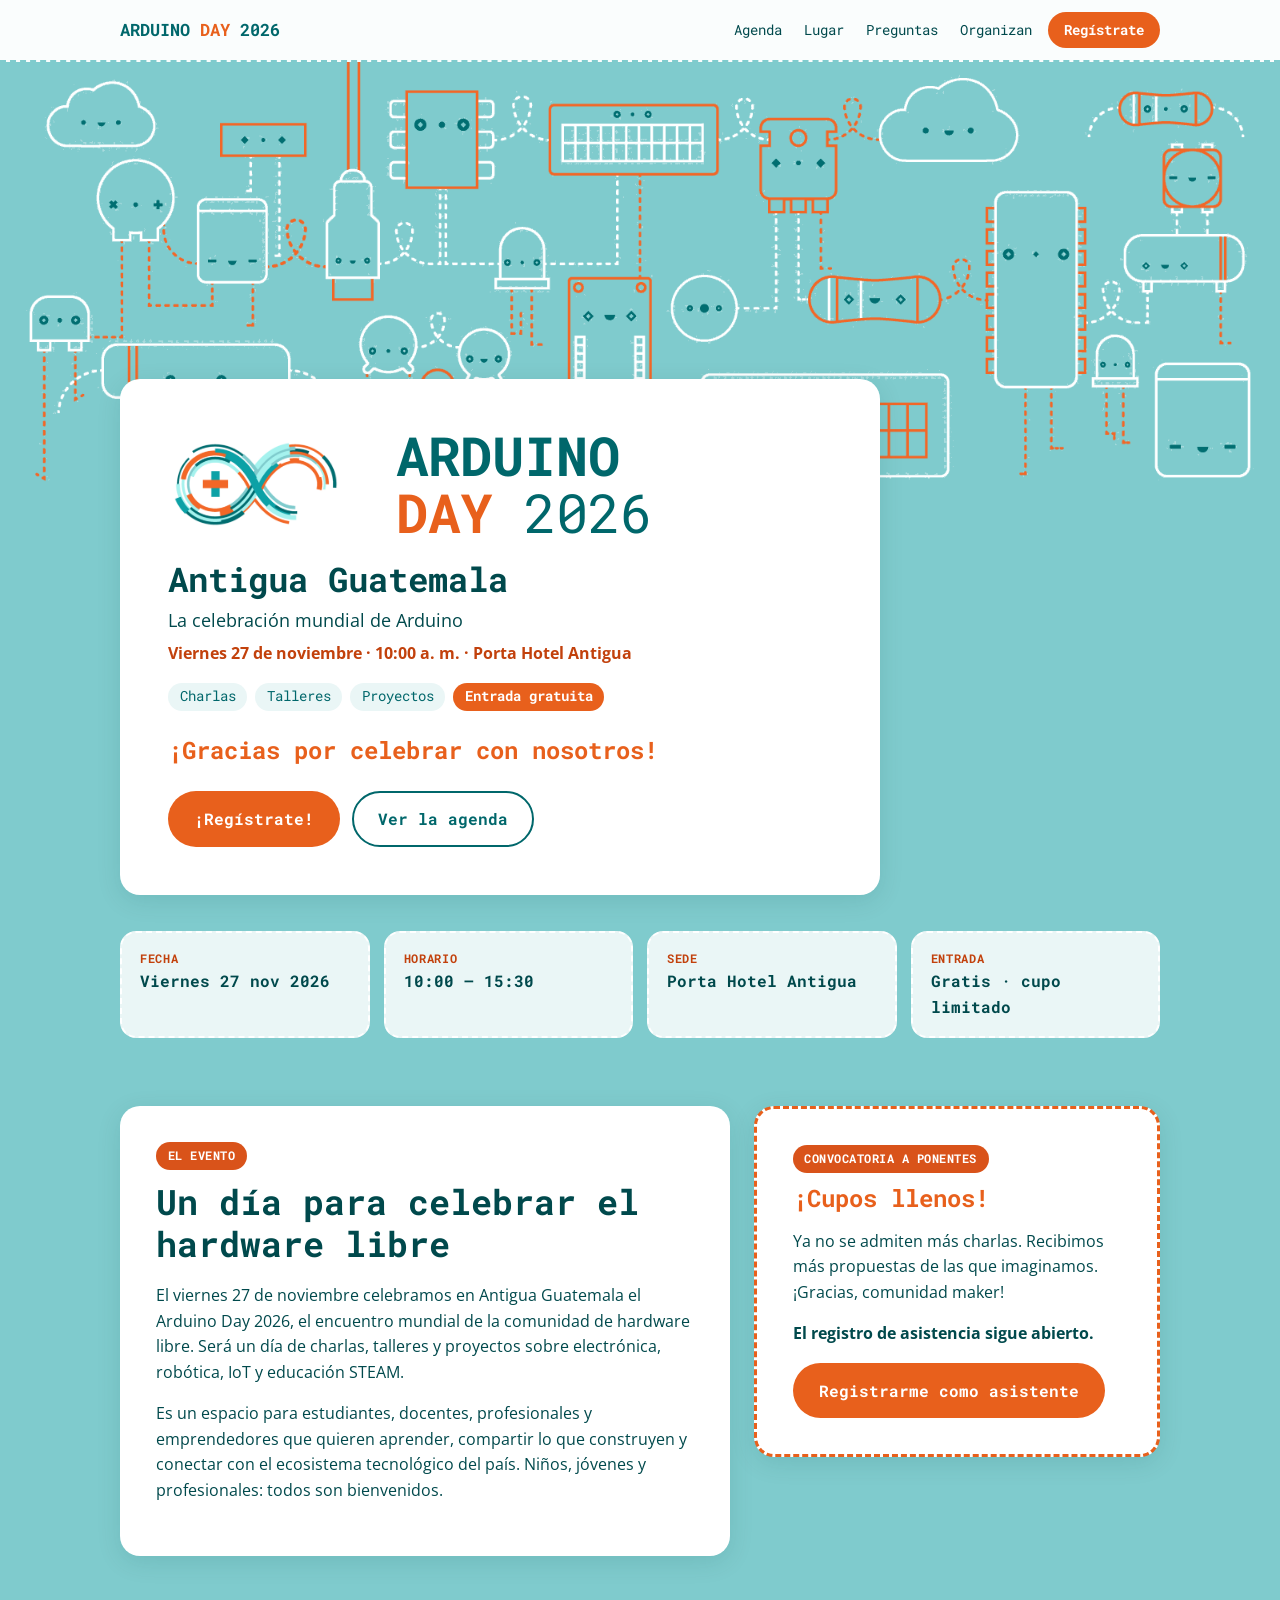
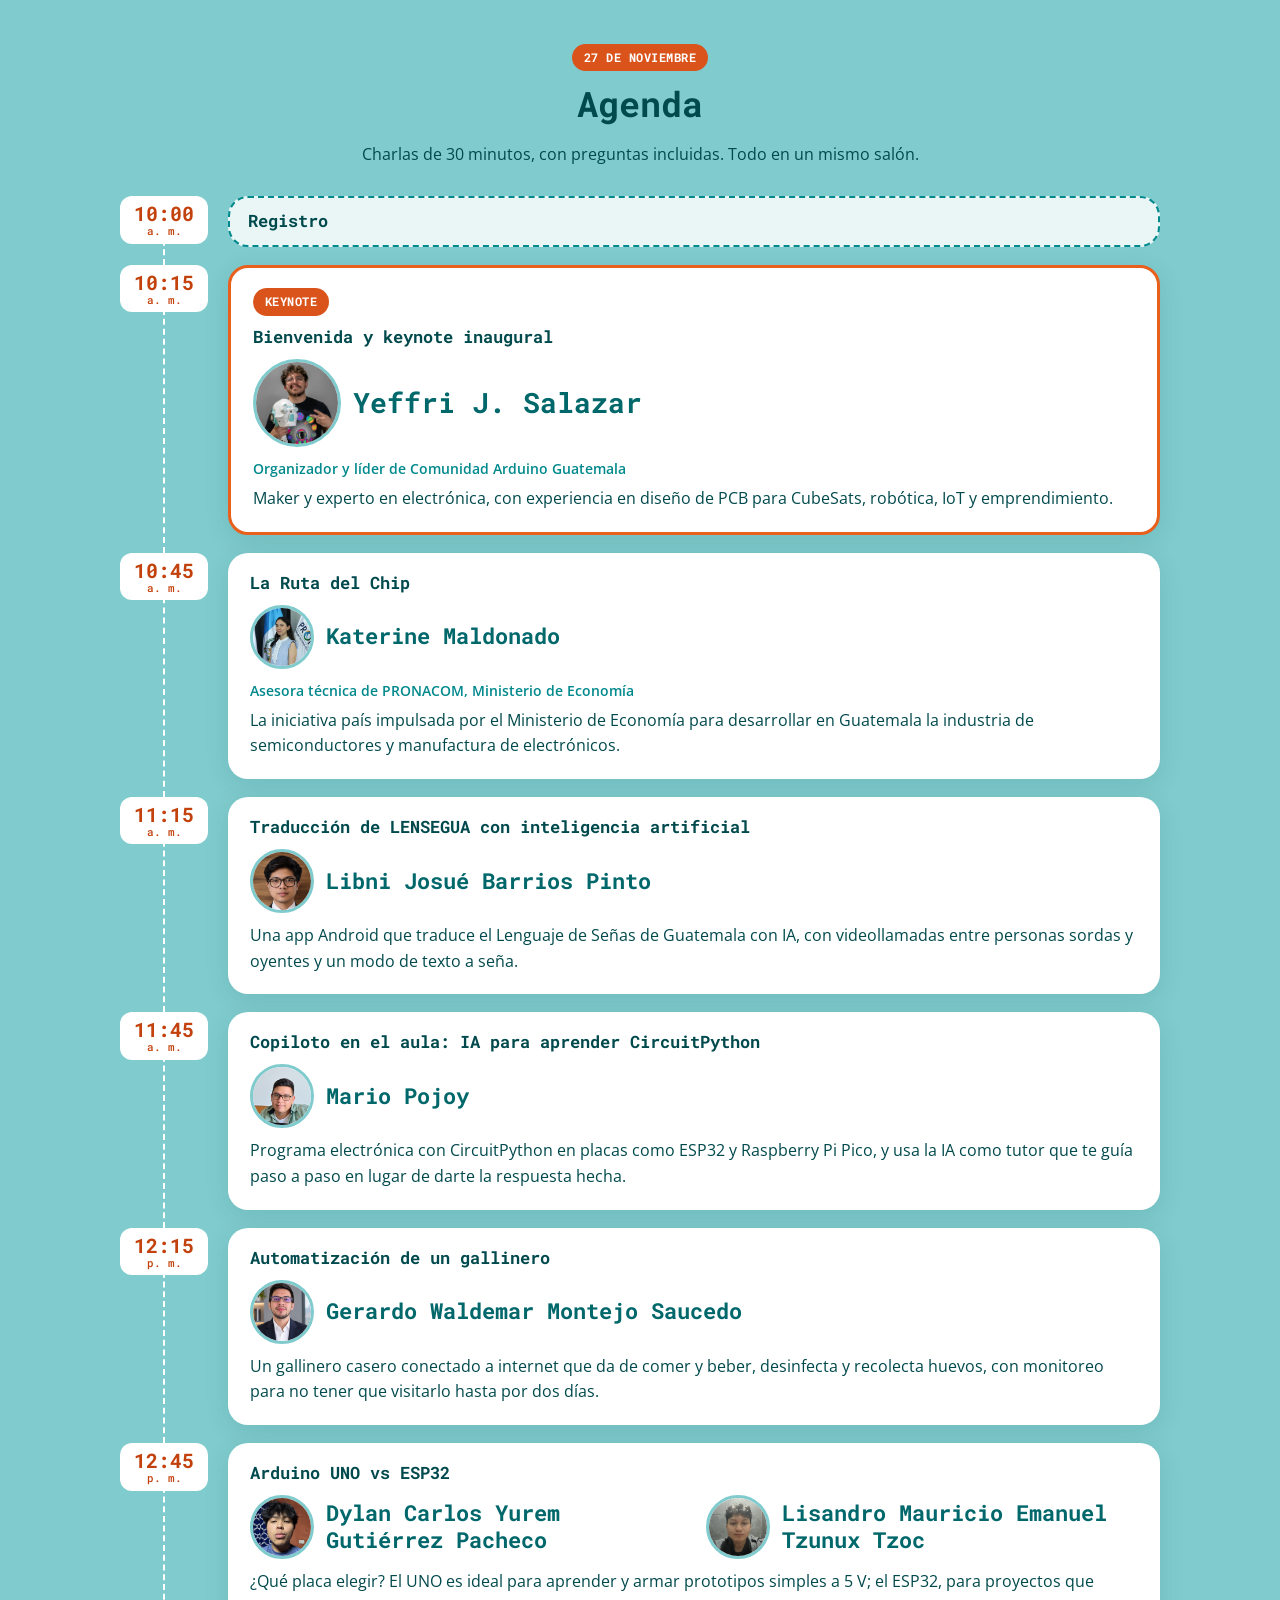
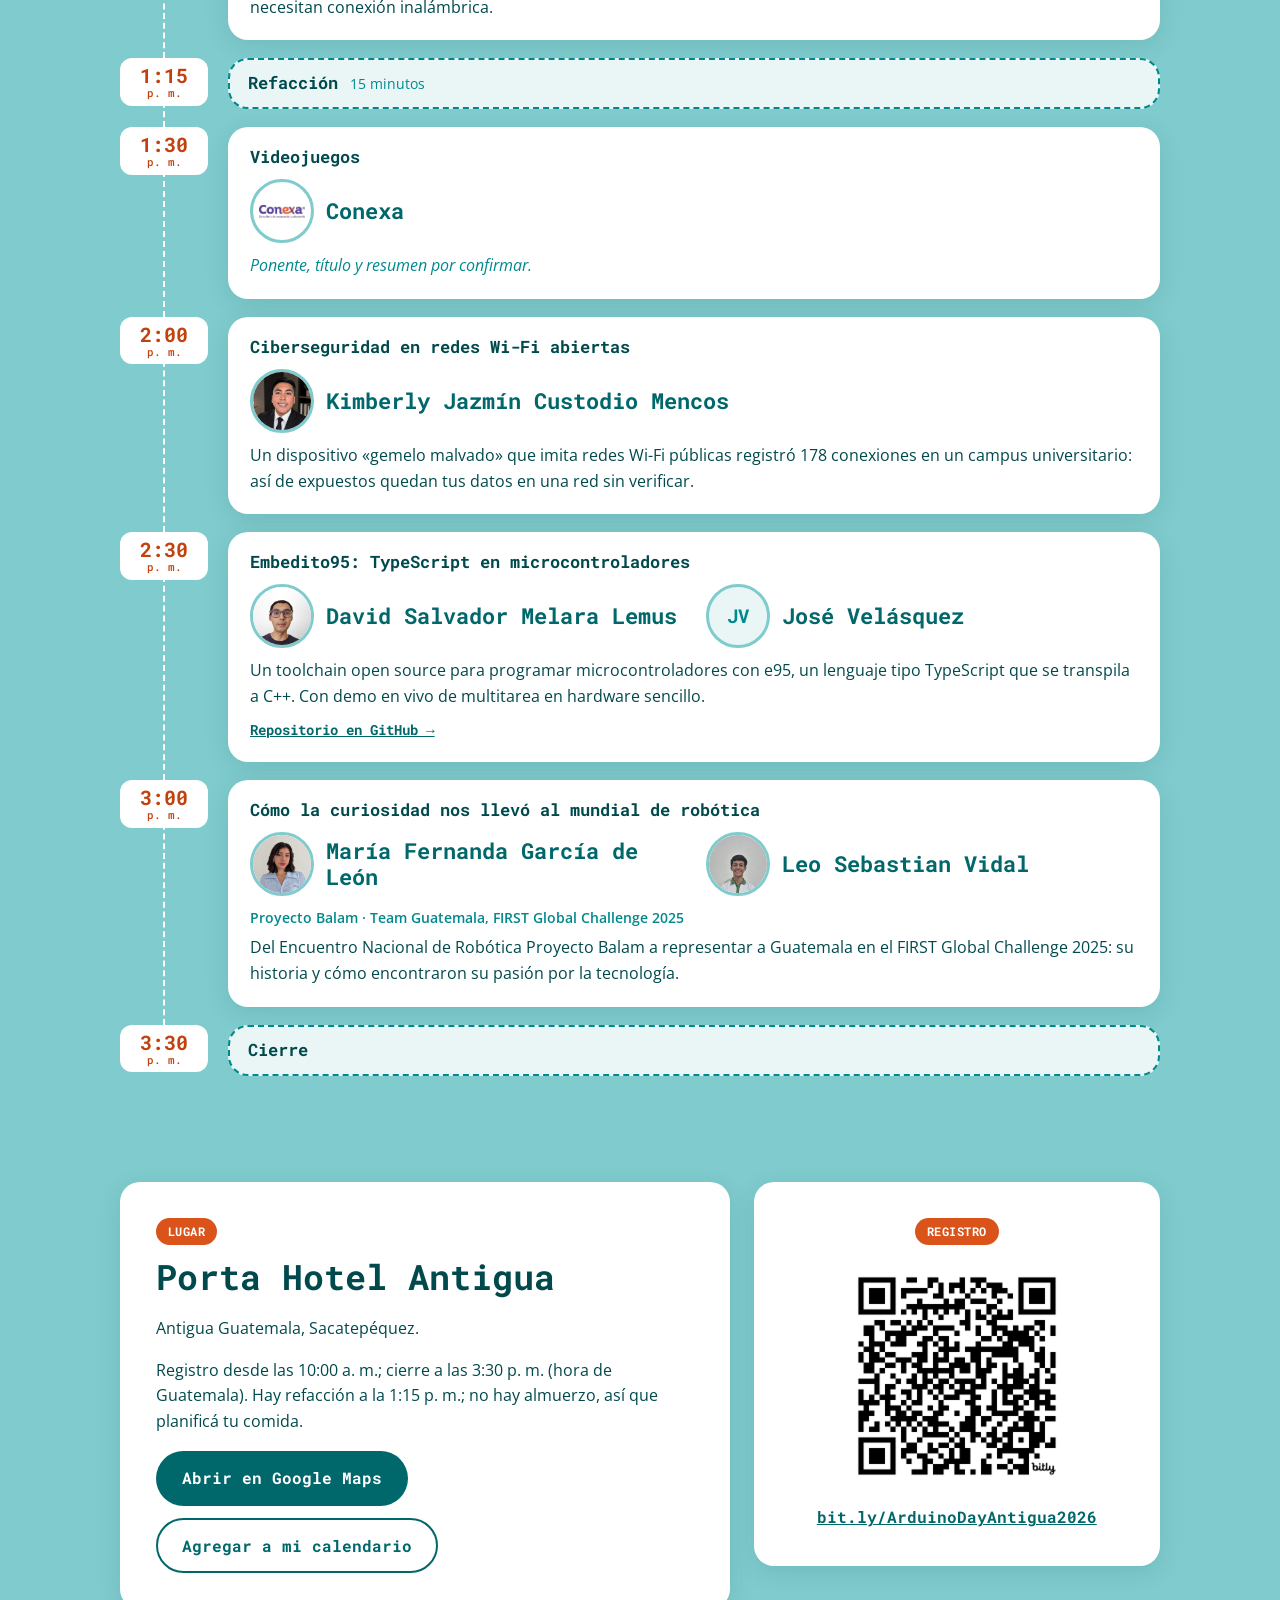
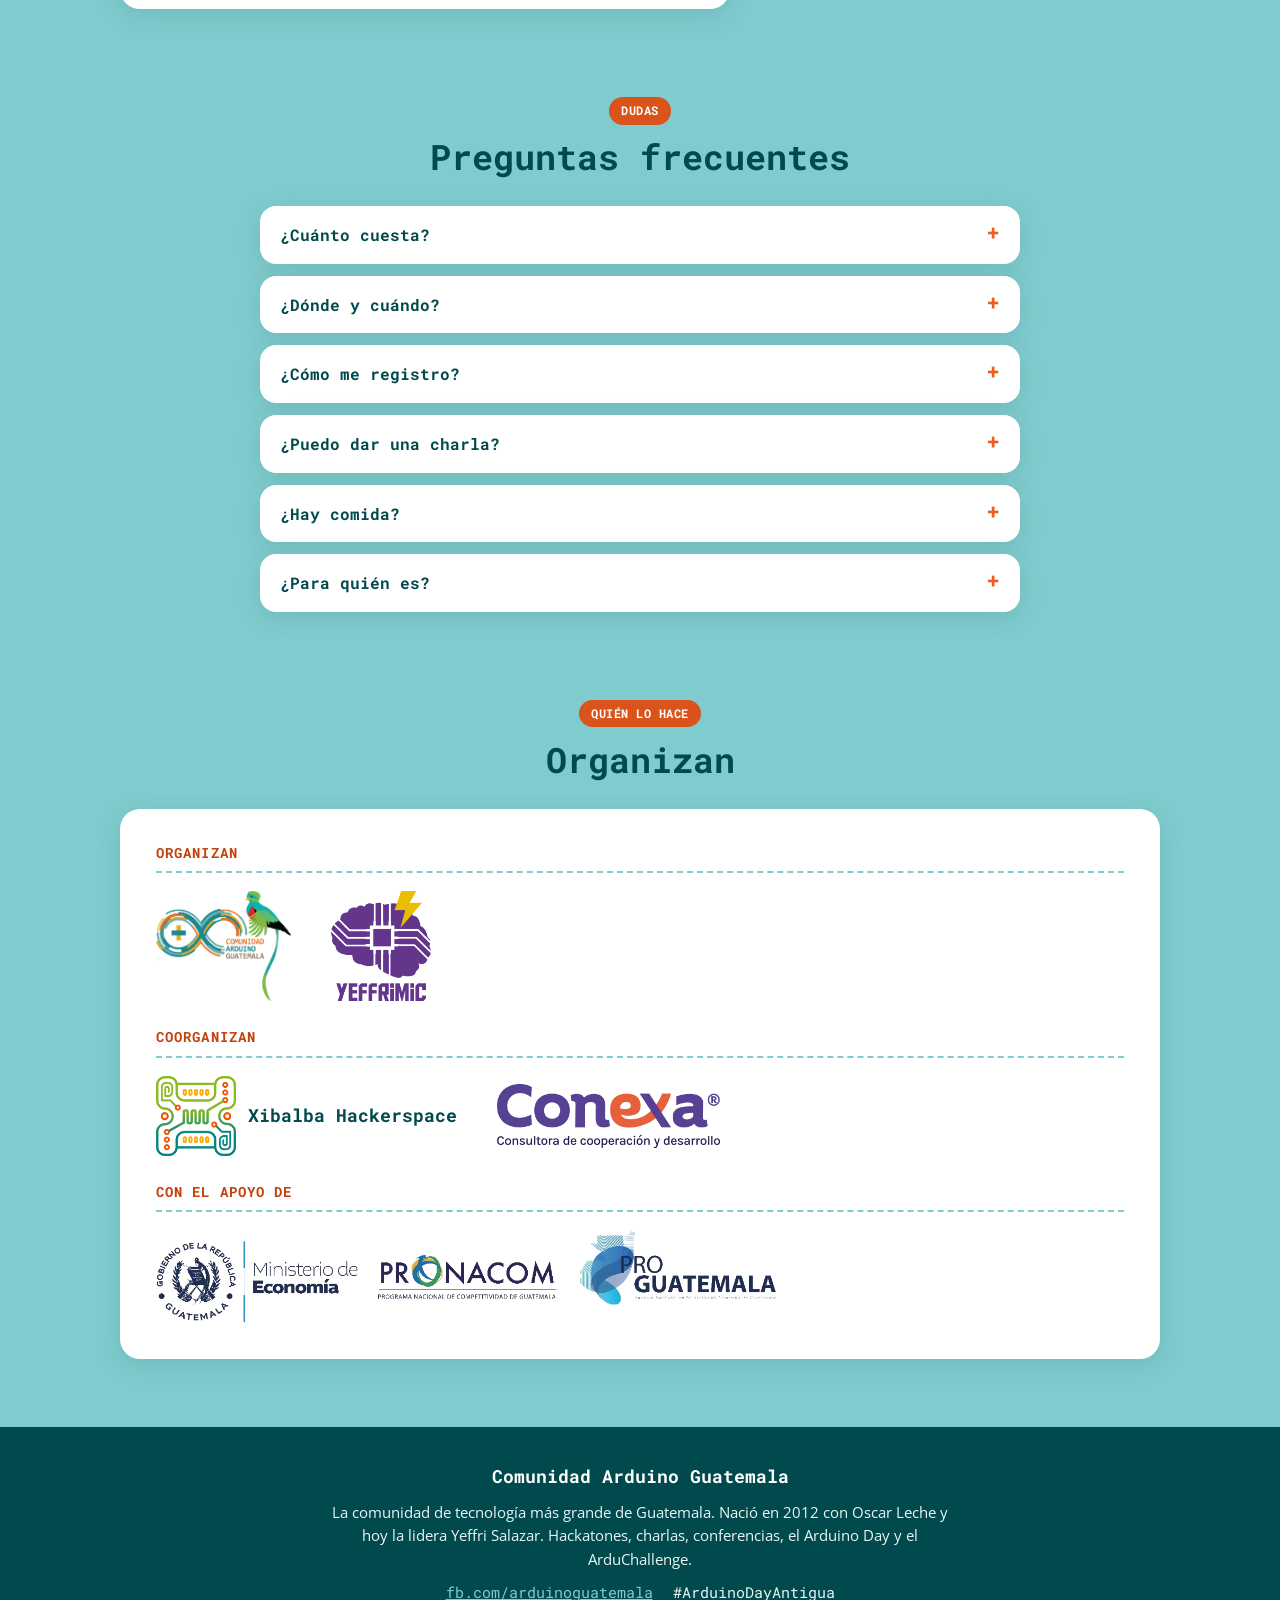
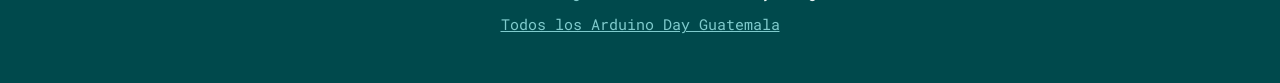
==== 2026-antigua/index.html @ 245bb6b6 "Convierte el repo en Arduino Day Guatemala con una carpeta por edición - Portada general en la raíz " ====
<!DOCTYPE html>
<html lang="es">
<head>
<meta charset="UTF-8">
<meta name="viewport" content="width=device-width, initial-scale=1.0">
<title>Arduino Day 2026 · Antigua Guatemala</title>
<meta name="description" content="Arduino Day 2026 en Antigua Guatemala: viernes 27 de noviembre en Porta Hotel Antigua. Charlas, talleres y proyectos de hardware libre. Entrada gratuita, cupo limitado.">
<meta name="author" content="Comunidad Arduino Guatemala">
<meta property="og:title" content="Arduino Day 2026 · Antigua Guatemala">
<meta property="og:description" content="Viernes 27 de noviembre · 10:00 a. m. · Porta Hotel Antigua · Entrada gratuita">
<meta property="og:type" content="website">
<meta property="og:image" content="https://yeffrimic.github.io/ArduinoDay2026/2026-antigua/img/og.jpg">
<meta property="og:image:width" content="1200">
<meta property="og:image:height" content="630">
<meta name="twitter:card" content="summary_large_image">
<meta name="theme-color" content="#7FCBCD">
<link rel="icon" type="image/png" href="logos/infinito-ad.png">
<link rel="preconnect" href="https://fonts.googleapis.com">
<link rel="preconnect" href="https://fonts.gstatic.com" crossorigin>
<link href="https://fonts.googleapis.com/css2?family=Open+Sans:wght@400;600;700&family=Roboto+Mono:wght@400;500;700&display=swap" rel="stylesheet">
<link rel="stylesheet" href="css/estilos.css">
</head>
<body>

<nav class="nav">
  <div class="wrap nav-in">
    <a class="nav-logo" href="#inicio"><b>ARDUINO</b> <span>DAY</span> 2026</a>
    <div class="nav-links">
      <a href="#agenda">Agenda</a>
      <a href="#lugar">Lugar</a>
      <a href="#faq">Preguntas</a>
      <a href="#organizan">Organizan</a>
    </div>
    <a class="pill-btn" href="https://bit.ly/ArduinoDayAntigua2026" target="_blank" rel="noopener">Regístrate</a>
  </div>
</nav>

<header class="hero" id="inicio">
  <img class="franja" src="img/franja.png" alt="" width="1600" height="540">
  <div class="wrap">
    <div class="hero-card">
      <div class="marca">
        <img src="img/infinito.png" alt="" width="480" height="229">
        <div class="marca-txt">
          <span class="m-arduino">ARDUINO</span>
          <span><span class="m-day">DAY</span> <span class="m-anio">2026</span></span>
        </div>
      </div>
      <h1>Antigua Guatemala</h1>
      <p class="lema">La celebración mundial de Arduino</p>
      <p class="cuando">Viernes 27 de noviembre · 10:00 a. m. · Porta Hotel Antigua</p>
      <p class="chips"><span>Charlas</span><span>Talleres</span><span>Proyectos</span><span class="naranja">Entrada gratuita</span></p>
      <div class="cuenta" id="cuenta" aria-live="polite" hidden></div>
      <div class="hero-btns">
        <a class="btn btn-naranja" href="https://bit.ly/ArduinoDayAntigua2026" target="_blank" rel="noopener">¡Regístrate!</a>
        <a class="btn btn-borde" href="#agenda">Ver la agenda</a>
      </div>
    </div>
  </div>
</header>

<main>

<section class="datos-sec">
  <div class="wrap datos">
    <div class="dato"><span class="lbl">Fecha</span><span class="val">Viernes 27 nov 2026</span></div>
    <div class="dato"><span class="lbl">Horario</span><span class="val">10:00 – 15:30</span></div>
    <div class="dato"><span class="lbl">Sede</span><span class="val">Porta Hotel Antigua</span></div>
    <div class="dato"><span class="lbl">Entrada</span><span class="val">Gratis · cupo limitado</span></div>
  </div>
</section>

<section id="evento">
  <div class="wrap dos-col">
    <div class="tarjeta">
      <span class="pastilla">El evento</span>
      <h2>Un día para celebrar el hardware libre</h2>
      <p>El viernes 27 de noviembre celebramos en Antigua Guatemala el Arduino Day 2026, el encuentro mundial de la comunidad de hardware libre. Será un día de charlas, talleres y proyectos sobre electrónica, robótica, IoT y educación STEAM.</p>
      <p>Es un espacio para estudiantes, docentes, profesionales y emprendedores que quieren aprender, compartir lo que construyen y conectar con el ecosistema tecnológico del país. Niños, jóvenes y profesionales: todos son bienvenidos.</p>
    </div>
    <div class="tarjeta aviso">
      <span class="pastilla">Convocatoria a ponentes</span>
      <h3>¡Cupos llenos!</h3>
      <p>Ya no se admiten más charlas. Recibimos más propuestas de las que imaginamos. ¡Gracias, comunidad maker!</p>
      <p class="fuerte">El registro de asistencia sigue abierto.</p>
      <a class="btn btn-naranja" href="https://bit.ly/ArduinoDayAntigua2026" target="_blank" rel="noopener">Registrarme como asistente</a>
    </div>
  </div>
</section>

<section id="agenda">
  <div class="wrap">
    <div class="titulo">
      <span class="pastilla">27 de noviembre</span>
      <h2>Agenda</h2>
      <p>Charlas de 30 minutos, con preguntas incluidas. Todo en un mismo salón.</p>
    </div>
    <ol class="agenda" id="agenda-lista"></ol>
  </div>
</section>

<section id="lugar">
  <div class="wrap dos-col">
    <div class="tarjeta">
      <span class="pastilla">Lugar</span>
      <h2>Porta Hotel Antigua</h2>
      <p>Antigua Guatemala, Sacatepéquez.</p>
      <p>Registro desde las 10:00 a. m.; cierre a las 3:30 p. m. (hora de Guatemala). Hay refacción a la 1:15 p. m.; no hay almuerzo, así que planificá tu comida.</p>
      <div class="fila-btns">
        <a class="btn btn-verde" href="https://www.google.com/maps/search/?api=1&amp;query=Porta+Hotel+Antigua" target="_blank" rel="noopener">Abrir en Google Maps</a>
        <a class="btn btn-borde" href="https://calendar.google.com/calendar/render?action=TEMPLATE&amp;text=Arduino+Day+2026+%C2%B7+Antigua+Guatemala&amp;dates=20261127T160000Z/20261127T213000Z&amp;location=Porta+Hotel+Antigua,+Antigua+Guatemala&amp;details=Charlas,+talleres+y+proyectos+de+hardware+libre.+Registro:+https://bit.ly/ArduinoDayAntigua2026" target="_blank" rel="noopener">Agregar a mi calendario</a>
      </div>
    </div>
    <div class="tarjeta qr">
      <span class="pastilla">Registro</span>
      <img src="logos/qr-registro.png" alt="Código QR del registro: bit.ly/ArduinoDayAntigua2026" width="600" height="600" loading="lazy">
      <p><a href="https://bit.ly/ArduinoDayAntigua2026" target="_blank" rel="noopener">bit.ly/ArduinoDayAntigua2026</a></p>
    </div>
  </div>
</section>

<section id="faq">
  <div class="wrap">
    <div class="titulo"><span class="pastilla">Dudas</span><h2>Preguntas frecuentes</h2></div>
    <div class="faq">
      <details><summary>¿Cuánto cuesta?</summary><p>Es gratis, con cupo limitado.</p></details>
      <details><summary>¿Dónde y cuándo?</summary><p>En Porta Hotel Antigua, el viernes 27 de noviembre de 2026, de 10:00 a. m. a 3:30 p. m.</p></details>
      <details><summary>¿Cómo me registro?</summary><p>En <a href="https://bit.ly/ArduinoDayAntigua2026" target="_blank" rel="noopener">bit.ly/ArduinoDayAntigua2026</a>.</p></details>
      <details><summary>¿Puedo dar una charla?</summary><p>No, la convocatoria está cerrada por cupos llenos. ¡Te esperamos en la próxima edición!</p></details>
      <details><summary>¿Hay comida?</summary><p>Hay una refacción a la 1:15 p. m.; no hay almuerzo.</p></details>
      <details><summary>¿Para quién es?</summary><p>Para niños, jóvenes y profesionales: estudiantes, docentes, emprendedores y makers. No necesitás saber de electrónica para venir.</p></details>
    </div>
  </div>
</section>

<section id="organizan">
  <div class="wrap">
    <div class="titulo"><span class="pastilla">Quién lo hace</span><h2>Organizan</h2></div>
    <div class="tarjeta logos-bloque">
      <div class="grupo">
        <h3>Organizan</h3>
        <div class="logos">
          <img src="logos/comunidad-arduino-guatemala.png" alt="Comunidad Arduino Guatemala" class="l-alto" loading="lazy">
          <img src="logos/yeffrimic.png" alt="yeffrimic" class="l-alto" loading="lazy">
        </div>
      </div>
      <div class="grupo">
        <h3>Coorganizan</h3>
        <div class="logos">
          <span class="xibalba"><img src="logos/xibalba-icono.png" alt="" loading="lazy"><span>Xibalba Hackerspace</span></span>
          <img src="logos/conexa.png" alt="Conexa" class="l-ancho" loading="lazy">
        </div>
      </div>
      <div class="grupo">
        <h3>Con el apoyo de</h3>
        <div class="logos">
          <img src="logos/apoyo-mineco-pronacom-proguatemala.png" alt="Ministerio de Economía (MINECO), PRONACOM y ProGuatemala" class="l-tira" loading="lazy">
        </div>
      </div>
    </div>
  </div>
</section>

</main>

<footer class="pie">
  <div class="wrap">
    <p class="pie-marca">Comunidad Arduino Guatemala</p>
    <p>La comunidad de tecnología más grande de Guatemala. Nació en 2012 con Oscar Leche y hoy la lidera Yeffri Salazar. Hackatones, charlas, conferencias, el Arduino Day y el ArduChallenge.</p>
    <p class="pie-links">
      <a href="https://fb.com/arduinoguatemala" target="_blank" rel="noopener">fb.com/arduinoguatemala</a>
      <span>#ArduinoDayAntigua</span>
      <a href="../">Todos los Arduino Day Guatemala</a>
    </p>
  </div>
</footer>

<script src="js/main.js" defer></script>
</body>
</html>
---- 2026-antigua/css/estilos.css ----
/* Arduino Day 2026 · Antigua Guatemala — identidad basada en el kit AD21 */
:root {
  --fondo: #7FCBCD;
  --texto: #00494C;
  --logo: #00676B;
  --medio: #00898D;
  --claro: #EAF6F6;
  --naranja: #E8601C;
  --pastilla: #D9531A;
  --hora: #C2410C;
  --blanco: #FFFFFF;
  --mono: "Roboto Mono", ui-monospace, "SFMono-Regular", Menlo, Consolas, monospace;
  --sans: "Open Sans", system-ui, -apple-system, "Segoe UI", Roboto, sans-serif;
  --radio: 20px;
  --sombra: 0 6px 24px rgba(0, 73, 76, .12);
}

* { box-sizing: border-box; }
html { scroll-behavior: smooth; scroll-padding-top: 76px; }
body {
  margin: 0;
  font-family: var(--sans);
  font-size: 1rem;
  line-height: 1.6;
  color: var(--texto);
  background: var(--fondo);
}
img { max-width: 100%; display: block; }
a { color: var(--logo); }
h1, h2, h3 { font-family: var(--mono); line-height: 1.2; margin: 0 0 .5em; }
h2 { font-size: clamp(1.6rem, 4vw, 2.2rem); }
.wrap { width: 100%; max-width: 1080px; margin: 0 auto; padding-inline: 20px; }
section { padding-block: 44px; }

/* ---------- piezas comunes ---------- */
.pastilla {
  display: inline-block;
  font-family: var(--mono);
  font-size: .78rem;
  font-weight: 700;
  letter-spacing: .04em;
  text-transform: uppercase;
  color: var(--blanco);
  background: var(--pastilla);
  border-radius: 999px;
  padding: .3em .95em;
  margin-bottom: .9em;
}
.tarjeta {
  background: var(--blanco);
  border-radius: var(--radio);
  padding: clamp(22px, 4vw, 36px);
  box-shadow: var(--sombra);
}
.btn {
  display: inline-flex; align-items: center; justify-content: center;
  font-family: var(--mono); font-weight: 700; font-size: 1rem;
  text-decoration: none;
  border-radius: 999px;
  padding: .8em 1.5em;
  border: 2px solid transparent;
  transition: transform .15s, background .15s;
}
.btn:hover { transform: translateY(-2px); }
.btn-naranja { background: var(--naranja); color: var(--blanco); }
.btn-naranja:hover { background: var(--pastilla); }
.btn-verde { background: var(--logo); color: var(--blanco); }
.btn-borde { border-color: var(--logo); color: var(--logo); background: transparent; }
.btn-borde:hover { background: var(--claro); }
.titulo { text-align: center; margin-bottom: 28px; }
.titulo p { max-width: 560px; margin: 0 auto; }
.dos-col { display: grid; gap: 24px; }
@media (min-width: 820px) { .dos-col { grid-template-columns: 1.5fr 1fr; align-items: start; } }

/* ---------- nav ---------- */
.nav {
  position: sticky; top: 0; z-index: 10;
  background: rgba(255, 255, 255, .96);
  backdrop-filter: blur(6px);
  border-bottom: 2px dashed var(--fondo);
  padding-top: env(safe-area-inset-top, 0px);
}
.nav-in { display: flex; align-items: center; gap: 16px; min-height: 60px; }
.nav-logo { font-family: var(--mono); font-weight: 700; color: var(--logo); text-decoration: none; font-size: 1.05rem; white-space: nowrap; }
.nav-logo b { color: var(--logo); }
.nav-logo span { color: var(--naranja); }
.nav-links { display: none; gap: 22px; margin-left: auto; }
.nav-links a { font-family: var(--mono); font-size: .9rem; text-decoration: none; color: var(--texto); }
.nav-links a:hover { color: var(--naranja); }
.pill-btn {
  margin-left: auto;
  font-family: var(--mono); font-weight: 700; font-size: .9rem;
  background: var(--naranja); color: var(--blanco);
  text-decoration: none; border-radius: 999px; padding: .45em 1.1em;
}
@media (min-width: 760px) { .nav-links { display: flex; } .pill-btn { margin-left: 0; } }

/* ---------- hero ---------- */
.hero { padding-bottom: 12px; }
.franja { width: 100%; max-width: 1600px; height: auto; margin: 0 auto; }
.hero-card {
  position: relative;
  background: var(--blanco);
  border-radius: var(--radio);
  box-shadow: var(--sombra);
  padding: clamp(24px, 5vw, 48px);
  margin-top: clamp(-120px, -9vw, -24px);
  max-width: 760px;
}
.marca { display: flex; align-items: center; gap: clamp(12px, 3vw, 28px); margin-bottom: 18px; flex-wrap: wrap; }
.marca img { width: clamp(120px, 26vw, 200px); height: auto; }
.marca-txt { display: flex; flex-direction: column; font-family: var(--mono); font-weight: 700; font-size: clamp(2.1rem, 7vw, 3.4rem); line-height: 1.05; }
.m-arduino { color: var(--logo); }
.m-day { color: var(--naranja); }
.m-anio { color: var(--logo); font-weight: 400; }
.hero h1 { font-size: clamp(1.5rem, 4.5vw, 2.1rem); color: var(--texto); margin-bottom: .2em; }
.lema { font-size: 1.1rem; margin: 0 0 .4em; }
.cuando { font-weight: 700; color: var(--hora); margin: 0 0 1em; }
.chips { display: flex; flex-wrap: wrap; gap: 8px; margin: 0 0 1.2em; }
.chips span { font-family: var(--mono); font-size: .85rem; background: var(--claro); color: var(--logo); border-radius: 999px; padding: .25em .85em; }
.chips .naranja { background: var(--naranja); color: var(--blanco); font-weight: 700; }
.cuenta {
  display: flex; flex-wrap: wrap; gap: 10px;
  font-family: var(--mono); margin-bottom: 1.4em;
}
.cuenta span { background: var(--claro); border: 2px dashed var(--fondo); border-radius: 14px; padding: .4em .9em; font-size: .9rem; }
.cuenta b { font-size: 1.5rem; color: var(--naranja); margin-right: .2em; }
.hero-btns, .fila-btns { display: flex; flex-wrap: wrap; gap: 12px; }

/* ---------- datos ---------- */
.datos-sec { padding-block: 24px; }
.datos { display: grid; grid-template-columns: repeat(2, 1fr); gap: 14px; }
@media (min-width: 760px) { .datos { grid-template-columns: repeat(4, 1fr); } }
.dato { background: var(--claro); border-radius: 16px; padding: 16px 18px; border: 2px dashed var(--blanco); }
.dato .lbl { display: block; font-family: var(--mono); font-size: .75rem; text-transform: uppercase; letter-spacing: .06em; color: var(--hora); font-weight: 700; }
.dato .val { display: block; font-family: var(--mono); font-weight: 700; font-size: 1.02rem; color: var(--texto); }

/* ---------- evento ---------- */
.aviso { border: 3px dashed var(--naranja); }
.aviso h3 { font-size: 1.5rem; color: var(--naranja); }
.fuerte { font-weight: 700; }

/* ---------- agenda ---------- */
.agenda { list-style: none; margin: 0; padding: 0; position: relative; }
.ag { display: grid; grid-template-columns: 64px 1fr; gap: 14px; position: relative; padding-bottom: 18px; }
.ag::before { /* línea punteada que une la agenda */
  content: ""; position: absolute; left: 31px; top: 34px; bottom: 0;
  border-left: 2px dashed var(--blanco);
}
.ag:last-child::before { display: none; }
.ag-hora {
  font-family: var(--mono); font-weight: 700; font-size: 1.05rem; color: var(--hora);
  background: var(--blanco); border-radius: 12px; text-align: center;
  padding: 6px 4px; height: fit-content; position: relative; z-index: 1;
  line-height: 1.15;
}
.ag-hora small { display: block; font-size: .68rem; font-weight: 500; }
.ag-cuerpo { background: var(--blanco); border-radius: var(--radio); padding: 20px 22px; box-shadow: var(--sombra); }
.ag-tit { font-family: var(--mono); font-size: 1.05rem; color: var(--texto); font-weight: 700; margin: 0 0 12px; }
.quienes { display: flex; flex-direction: column; gap: 10px; margin-bottom: 10px; }
.quienes.duo { flex-direction: row; flex-wrap: wrap; gap: 12px 24px; }
.quienes.duo .quien { flex: 1 1 220px; }
.quien { display: flex; align-items: center; gap: 12px; }
.nombre { font-family: var(--mono); font-weight: 700; font-size: clamp(1.15rem, 2.6vw, 1.4rem); color: var(--logo); line-height: 1.2; }
.avatar {
  flex: none; width: 64px; height: 64px; border-radius: 50%;
  border: 3px solid var(--fondo); overflow: hidden;
  background: var(--claro);
  display: grid; place-items: center;
}
.avatar img { width: 100%; height: 100%; object-fit: cover; }
.avatar.ini { font-family: var(--mono); font-weight: 700; color: var(--medio); font-size: 1.2rem; }
.avatar.logo { background: var(--blanco); }
.avatar.logo img { object-fit: contain; padding: 6px; }
.ag-org { font-size: .9rem; font-weight: 600; color: var(--medio); margin: 0 0 6px; }
.ag-res { margin: 0; }
.ag-link { display: inline-block; margin-top: 8px; font-family: var(--mono); font-size: .9rem; font-weight: 700; }
.pendiente .ag-res { font-style: italic; color: var(--medio); }

.ag.keynote .ag-cuerpo { border: 3px solid var(--naranja); }
.ag.keynote .avatar { width: 88px; height: 88px; }
.ag.keynote .nombre { font-size: clamp(1.35rem, 3.2vw, 1.75rem); }

.ag.pausa .ag-cuerpo {
  background: var(--claro); box-shadow: none; border: 2px dashed var(--medio);
  padding: 10px 18px; display: flex; flex-wrap: wrap; align-items: baseline; gap: 4px 12px;
}
.ag.pausa .ag-tit { margin: 0; }
.ag-nota { font-size: .9rem; color: var(--medio); }

@media (min-width: 760px) {
  .ag { grid-template-columns: 88px 1fr; gap: 20px; }
  .ag::before { left: 43px; }
  .ag-hora { font-size: 1.25rem; }
}

/* ---------- lugar ---------- */
.qr { text-align: center; }
.qr img { width: min(240px, 100%); height: auto; margin: 0 auto 8px; }
.qr p { margin: 0; font-family: var(--mono); font-weight: 700; word-break: break-word; }

/* ---------- faq ---------- */
.faq { max-width: 760px; margin: 0 auto; display: grid; gap: 12px; }
.faq details { background: var(--blanco); border-radius: 16px; box-shadow: var(--sombra); }
.faq summary {
  cursor: pointer; list-style: none;
  font-family: var(--mono); font-weight: 700; color: var(--texto);
  padding: 16px 20px; display: flex; justify-content: space-between; gap: 12px;
}
.faq summary::-webkit-details-marker { display: none; }
.faq summary::after { content: "+"; color: var(--naranja); font-size: 1.3rem; line-height: 1; }
.faq details[open] summary::after { content: "–"; }
.faq details p { margin: 0; padding: 0 20px 18px; }

/* ---------- organizan ---------- */
.logos-bloque { display: grid; gap: 28px; }
.grupo h3 {
  font-size: .85rem; text-transform: uppercase; letter-spacing: .08em; color: var(--hora);
  padding-bottom: 10px; border-bottom: 2px dashed var(--fondo); margin-bottom: 18px;
}
.logos { display: flex; flex-wrap: wrap; align-items: center; gap: 24px 40px; }
.l-alto { height: 110px; width: auto; }
.l-ancho { height: 64px; width: auto; }
.l-tira { width: min(620px, 100%); height: auto; }
.xibalba { display: inline-flex; align-items: center; gap: 12px; font-family: var(--mono); font-weight: 700; font-size: 1.15rem; color: var(--texto); }
.xibalba img { height: 80px; width: auto; }

/* ---------- pie ---------- */
.pie {
  background: var(--texto); color: var(--claro);
  padding-block: 36px calc(36px + env(safe-area-inset-bottom, 0px));
  margin-top: 24px; text-align: center;
}
.pie p { max-width: 640px; margin: 0 auto 10px; font-size: .92rem; }
.pie-marca { font-family: var(--mono); font-weight: 700; font-size: 1.1rem !important; color: var(--blanco); }
.pie-links { display: flex; flex-wrap: wrap; justify-content: center; gap: 8px 20px; font-family: var(--mono); }
.pie a { color: var(--fondo); }

@media (prefers-reduced-motion: reduce) {
  html { scroll-behavior: auto; }
  .btn { transition: none; }
  .btn:hover { transform: none; }
}
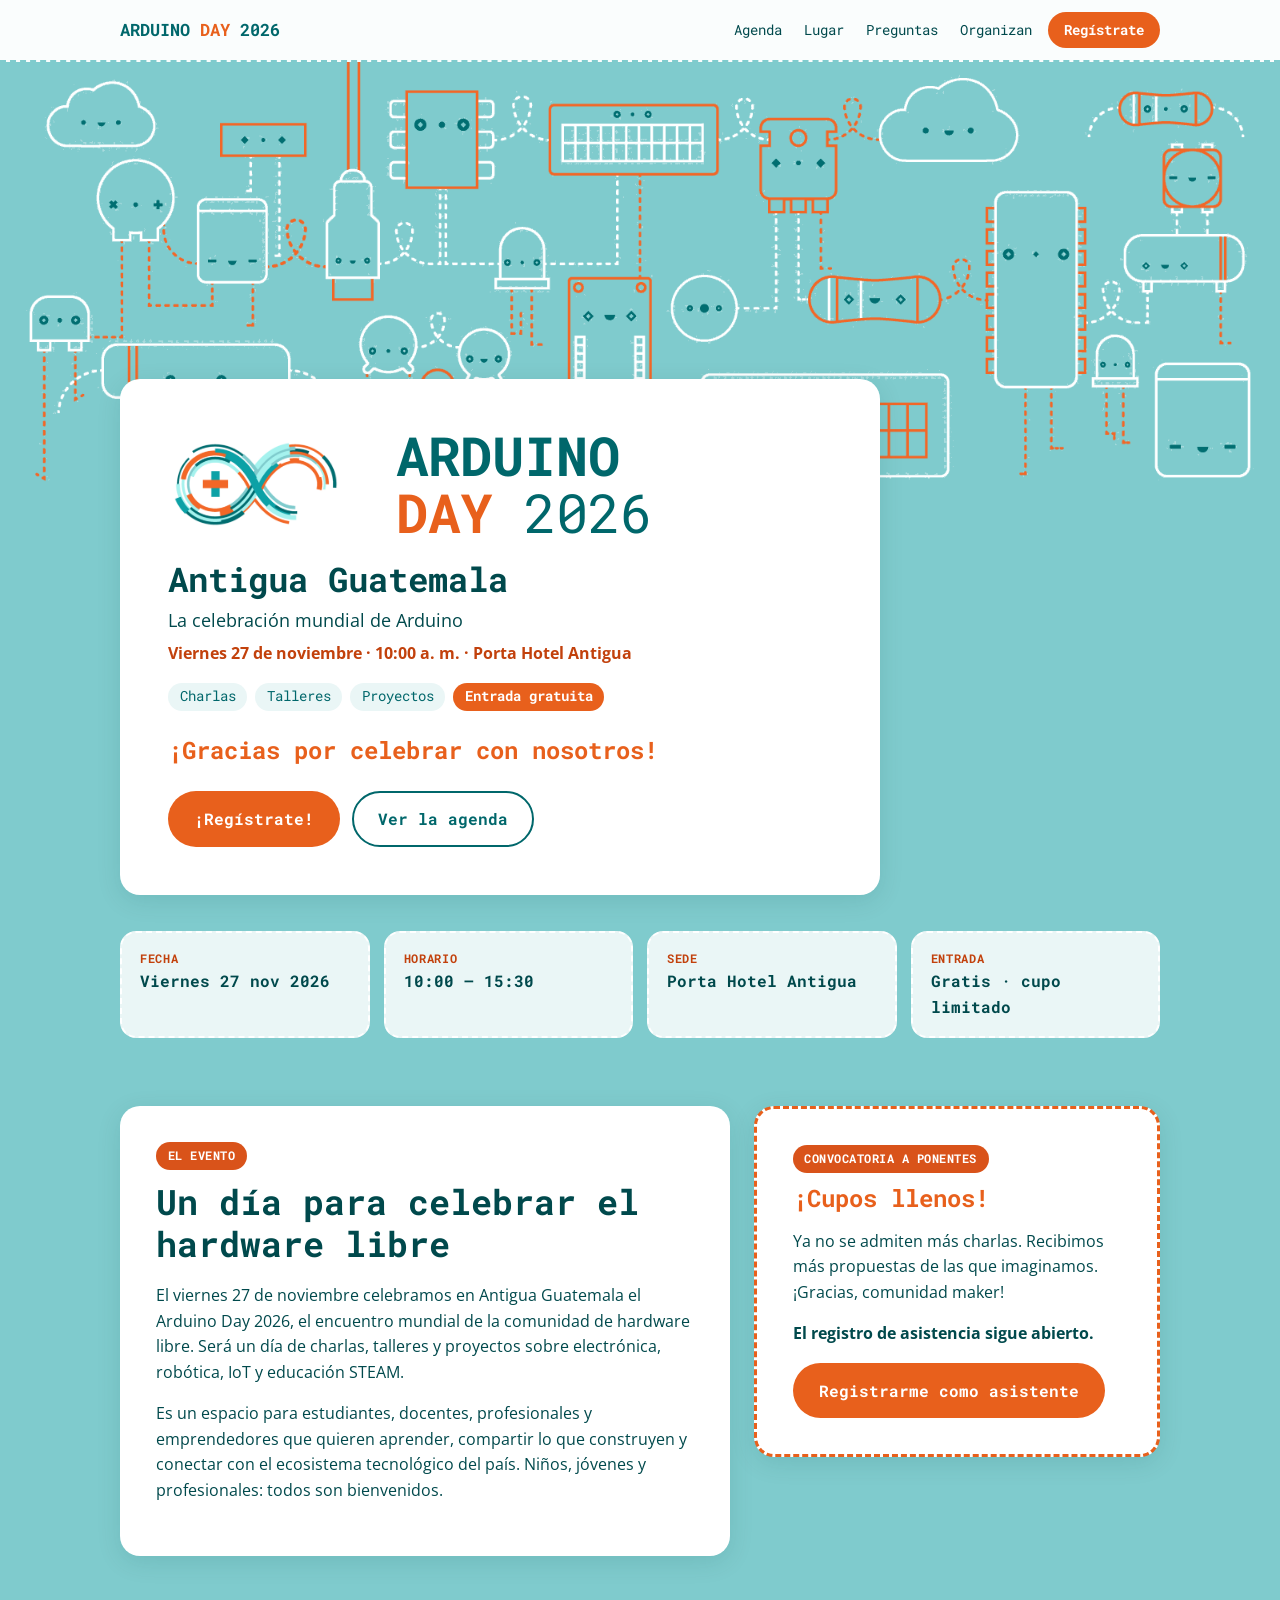
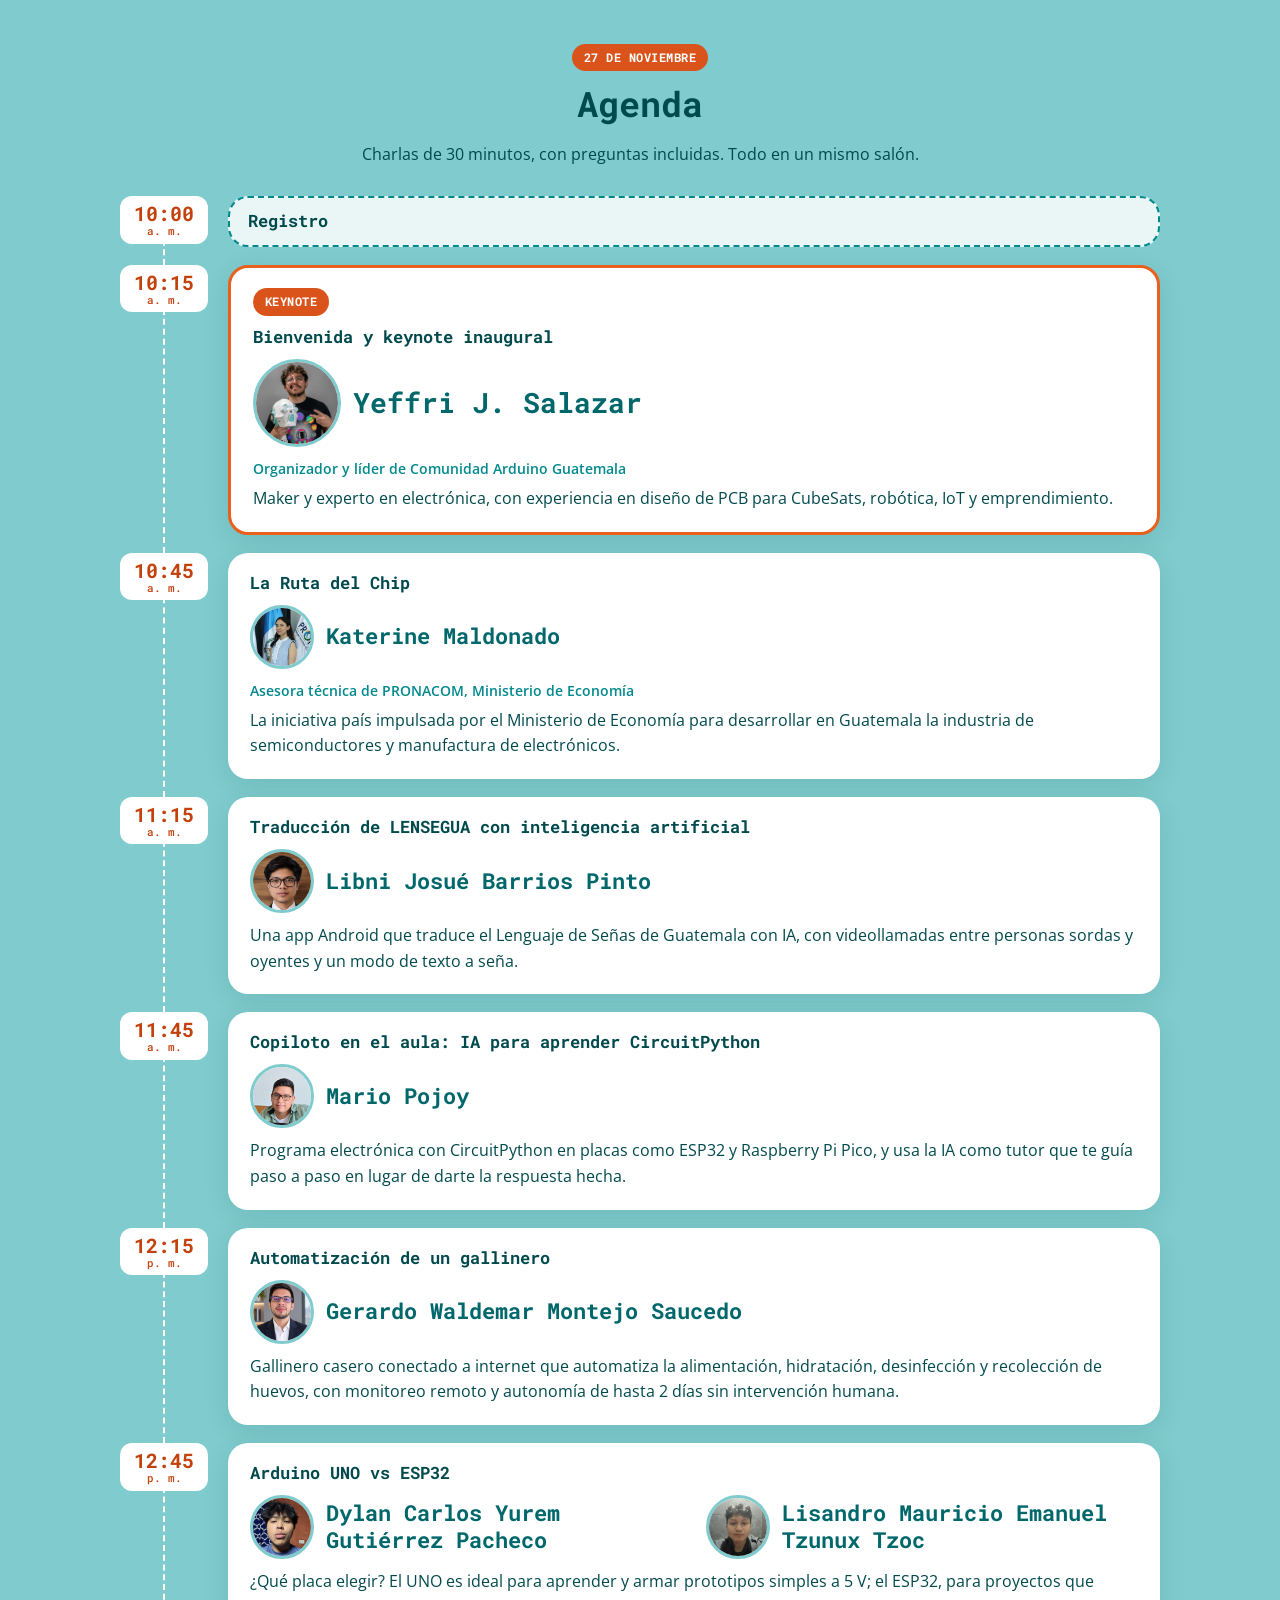
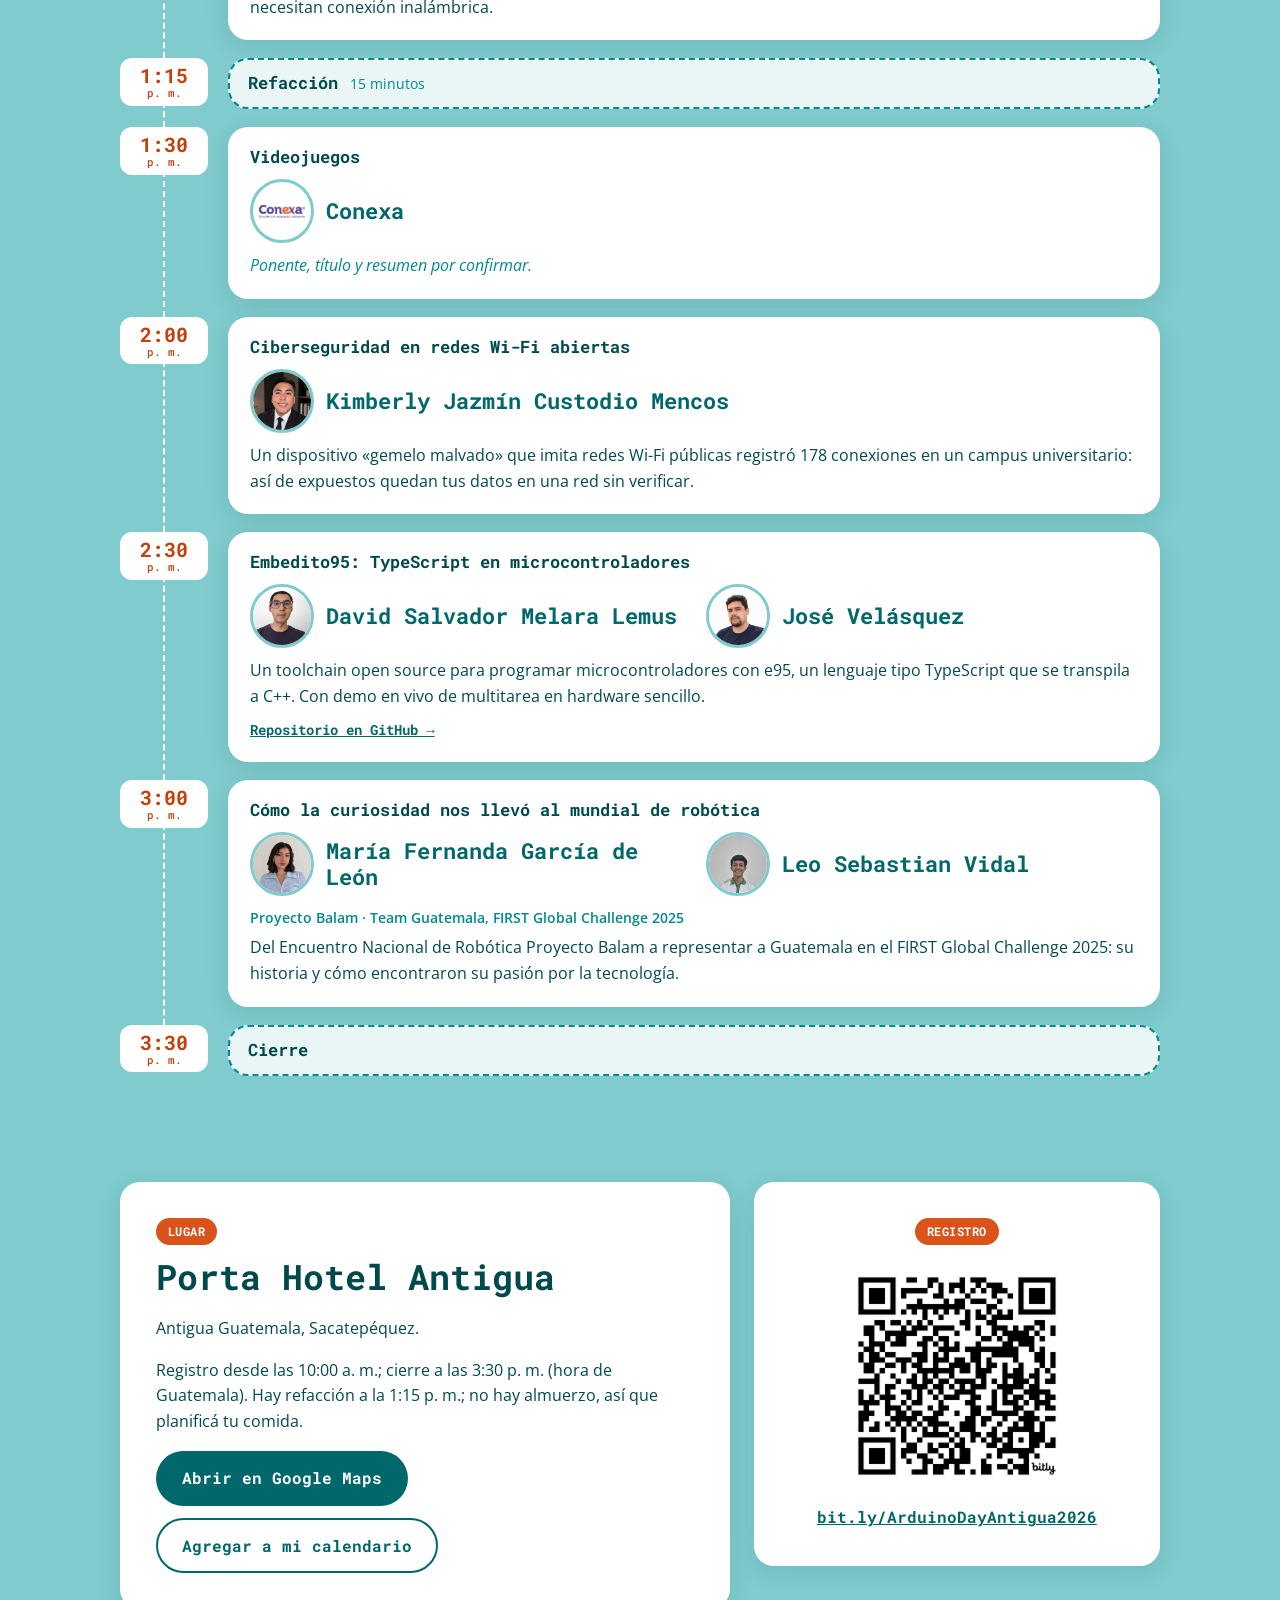
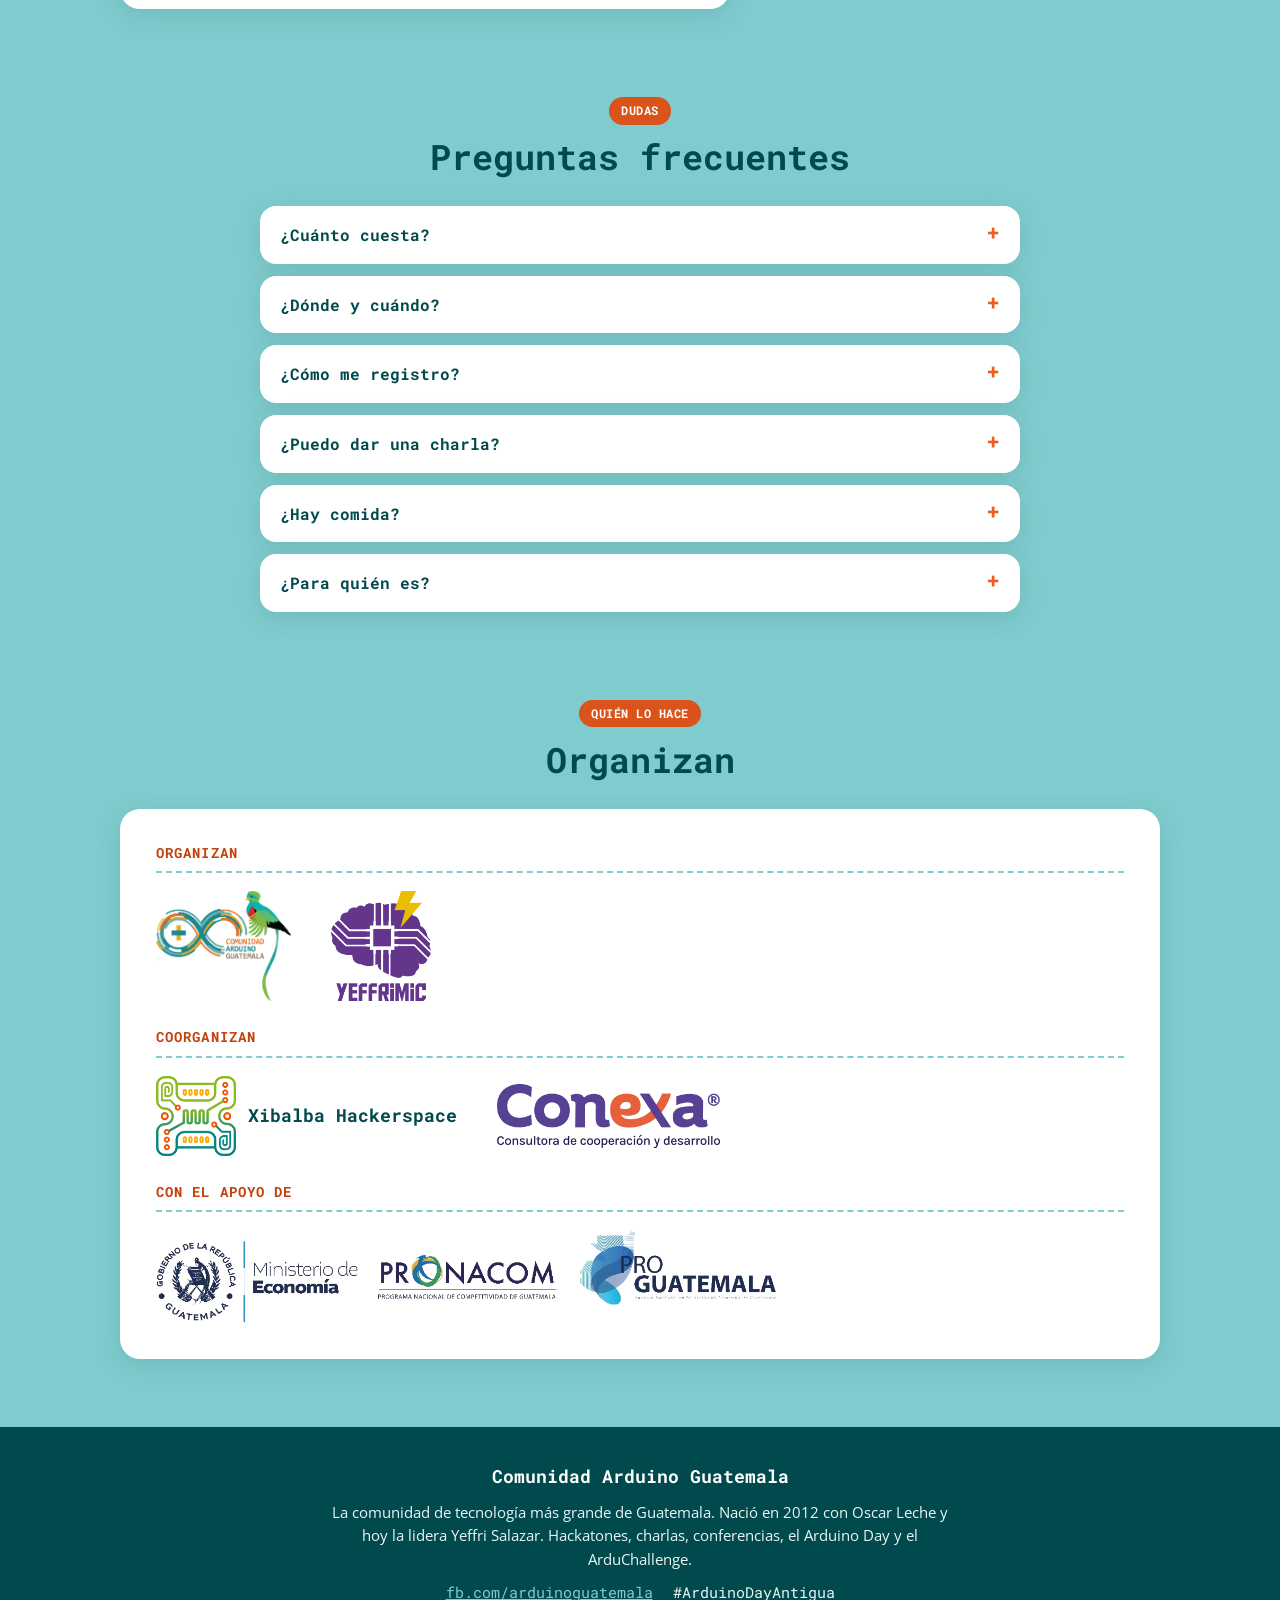
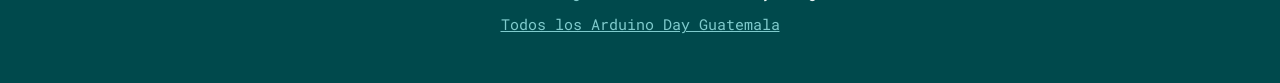
==== commit cdcbd1f9: "Antigua: fotos de David y José, nueva descripción del gallinero y enlace exacto de Maps Co-Authored-" ====
--- a/2026-antigua/index.html
+++ b/2026-antigua/index.html
@@ -107,7 +107,7 @@
       <p>Antigua Guatemala, Sacatepéquez.</p>
       <p>Registro desde las 10:00 a. m.; cierre a las 3:30 p. m. (hora de Guatemala). Hay refacción a la 1:15 p. m.; no hay almuerzo, así que planificá tu comida.</p>
       <div class="fila-btns">
-        <a class="btn btn-verde" href="https://www.google.com/maps/search/?api=1&amp;query=Porta+Hotel+Antigua" target="_blank" rel="noopener">Abrir en Google Maps</a>
+        <a class="btn btn-verde" href="https://www.google.com/maps/place/Porta+Hotel+Antigua/@14.5531311,-90.7337022,18z/data=!4m6!3m5!1s0x85890e72a7e528ed:0x15ce28f4b679dde2!8m2!3d14.5531311!4d-90.7337022" target="_blank" rel="noopener">Abrir en Google Maps</a>
         <a class="btn btn-borde" href="https://calendar.google.com/calendar/render?action=TEMPLATE&amp;text=Arduino+Day+2026+%C2%B7+Antigua+Guatemala&amp;dates=20261127T160000Z/20261127T213000Z&amp;location=Porta+Hotel+Antigua,+Antigua+Guatemala&amp;details=Charlas,+talleres+y+proyectos+de+hardware+libre.+Registro:+https://bit.ly/ArduinoDayAntigua2026" target="_blank" rel="noopener">Agregar a mi calendario</a>
       </div>
     </div>
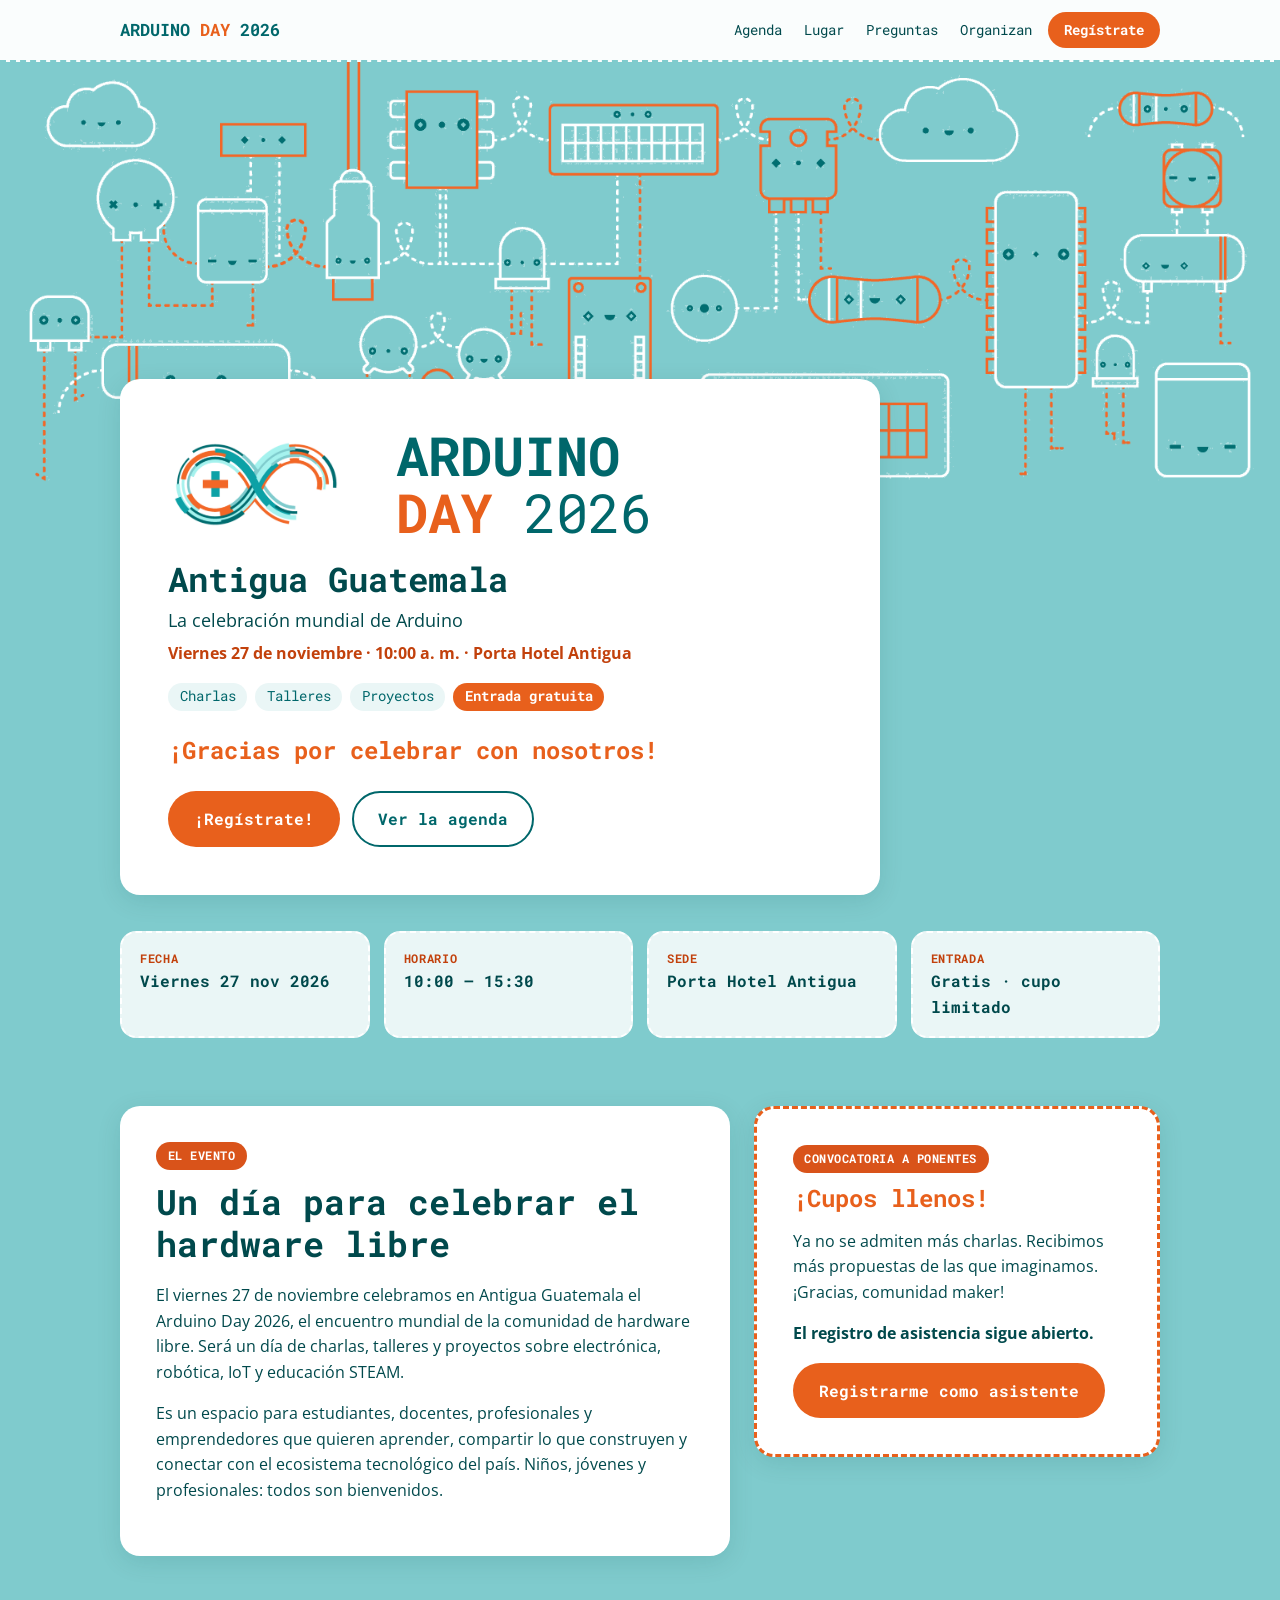
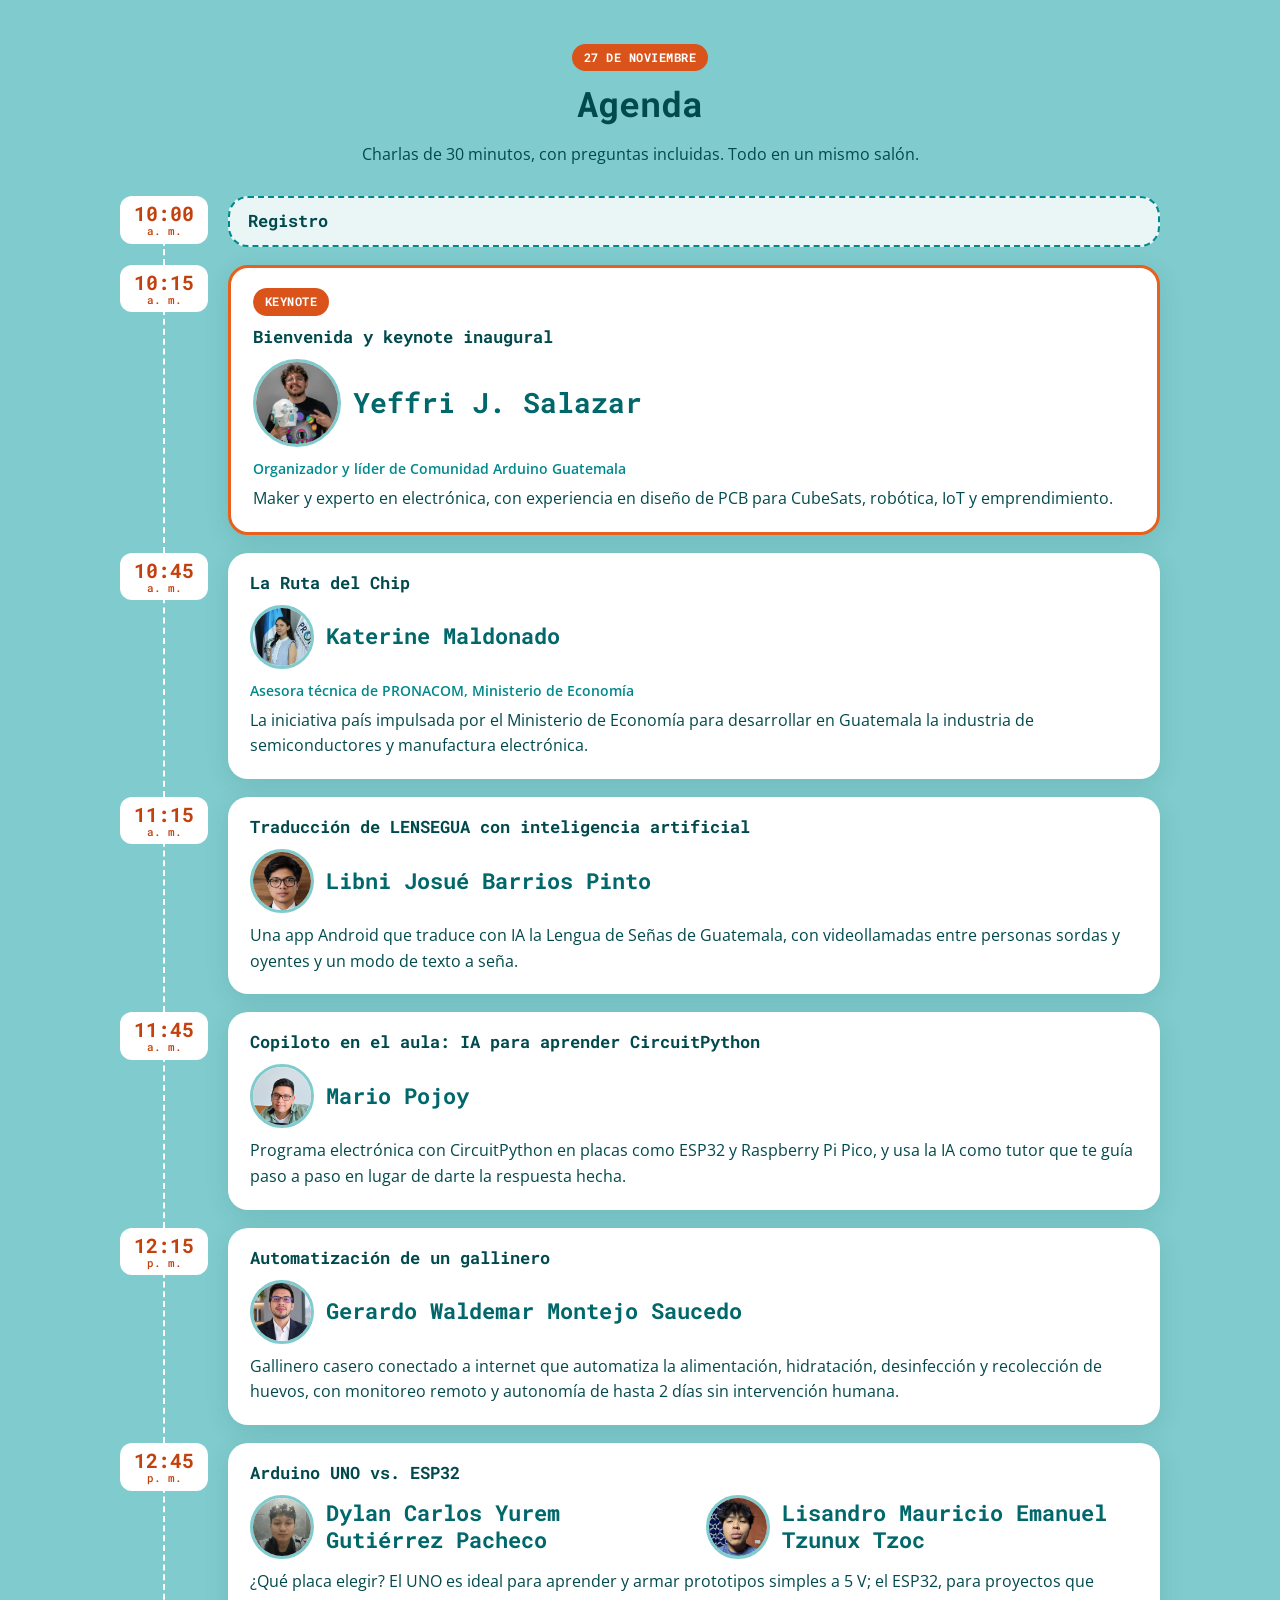
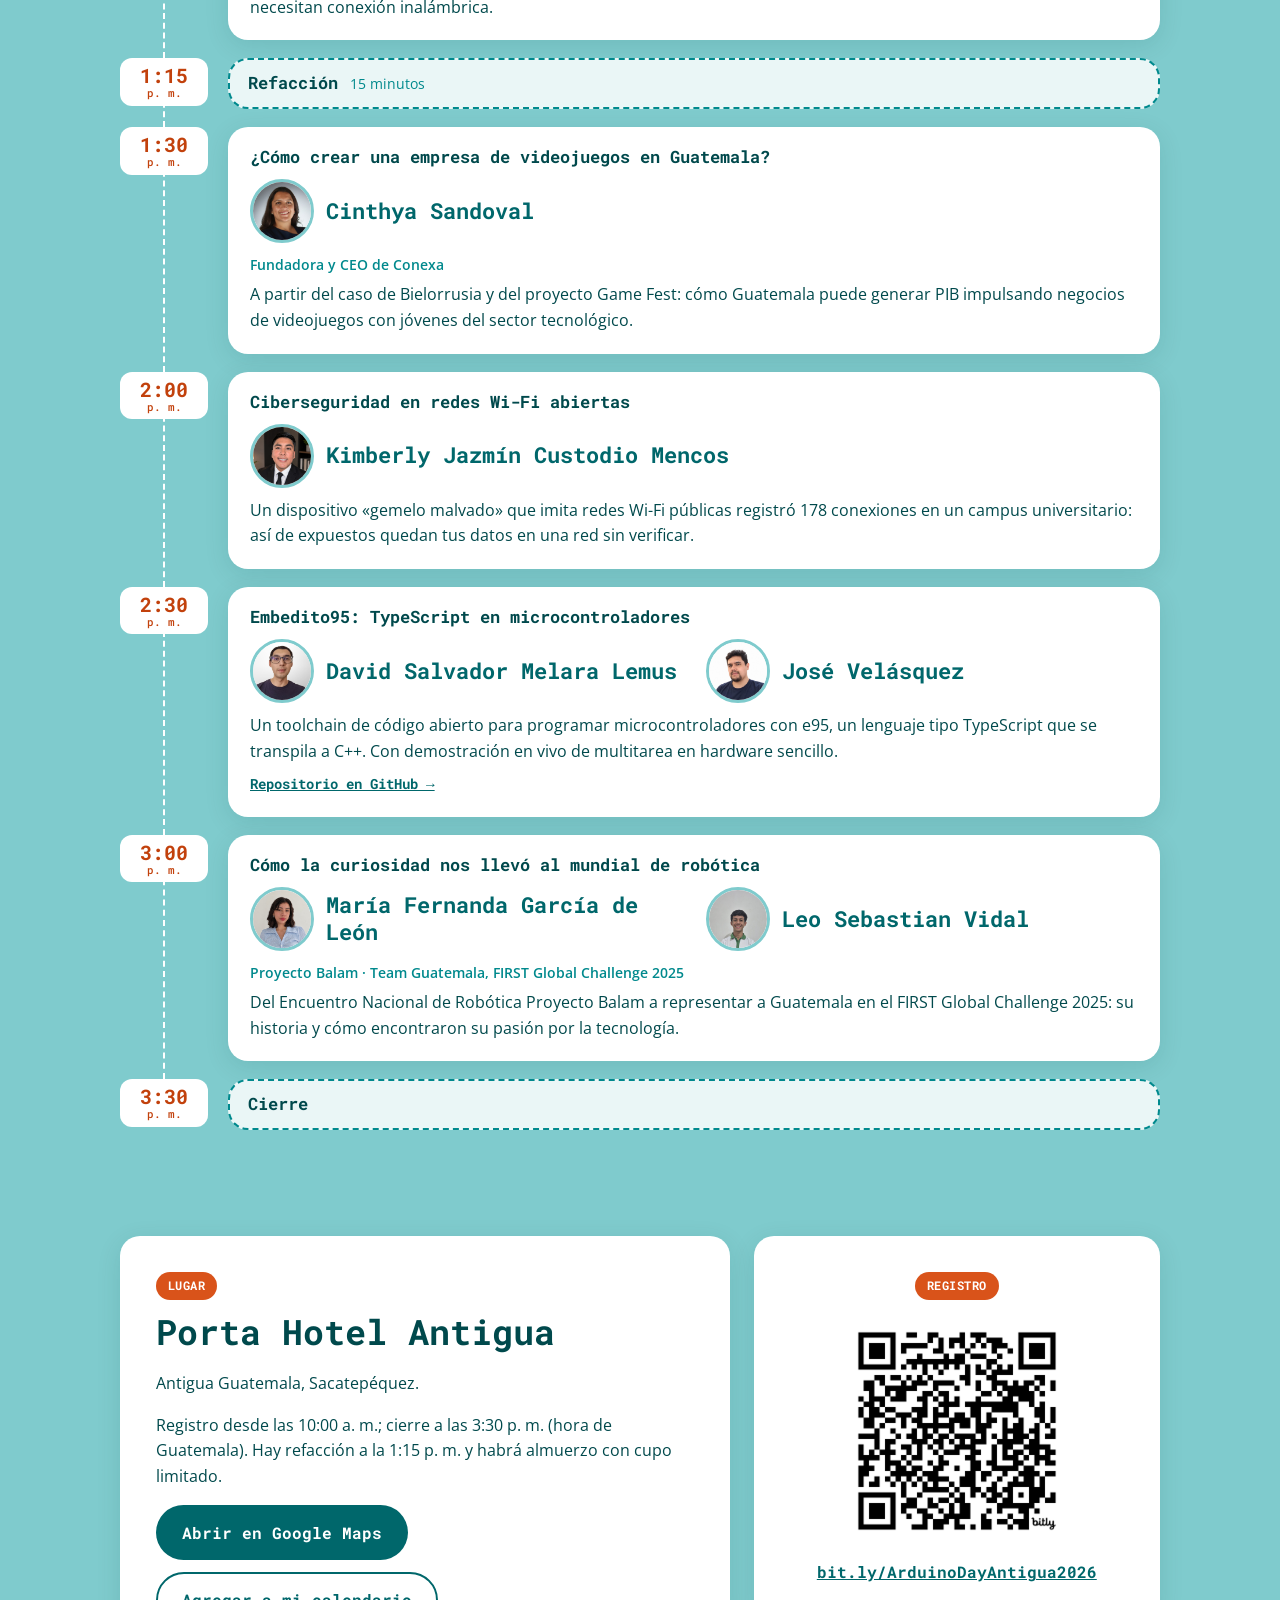
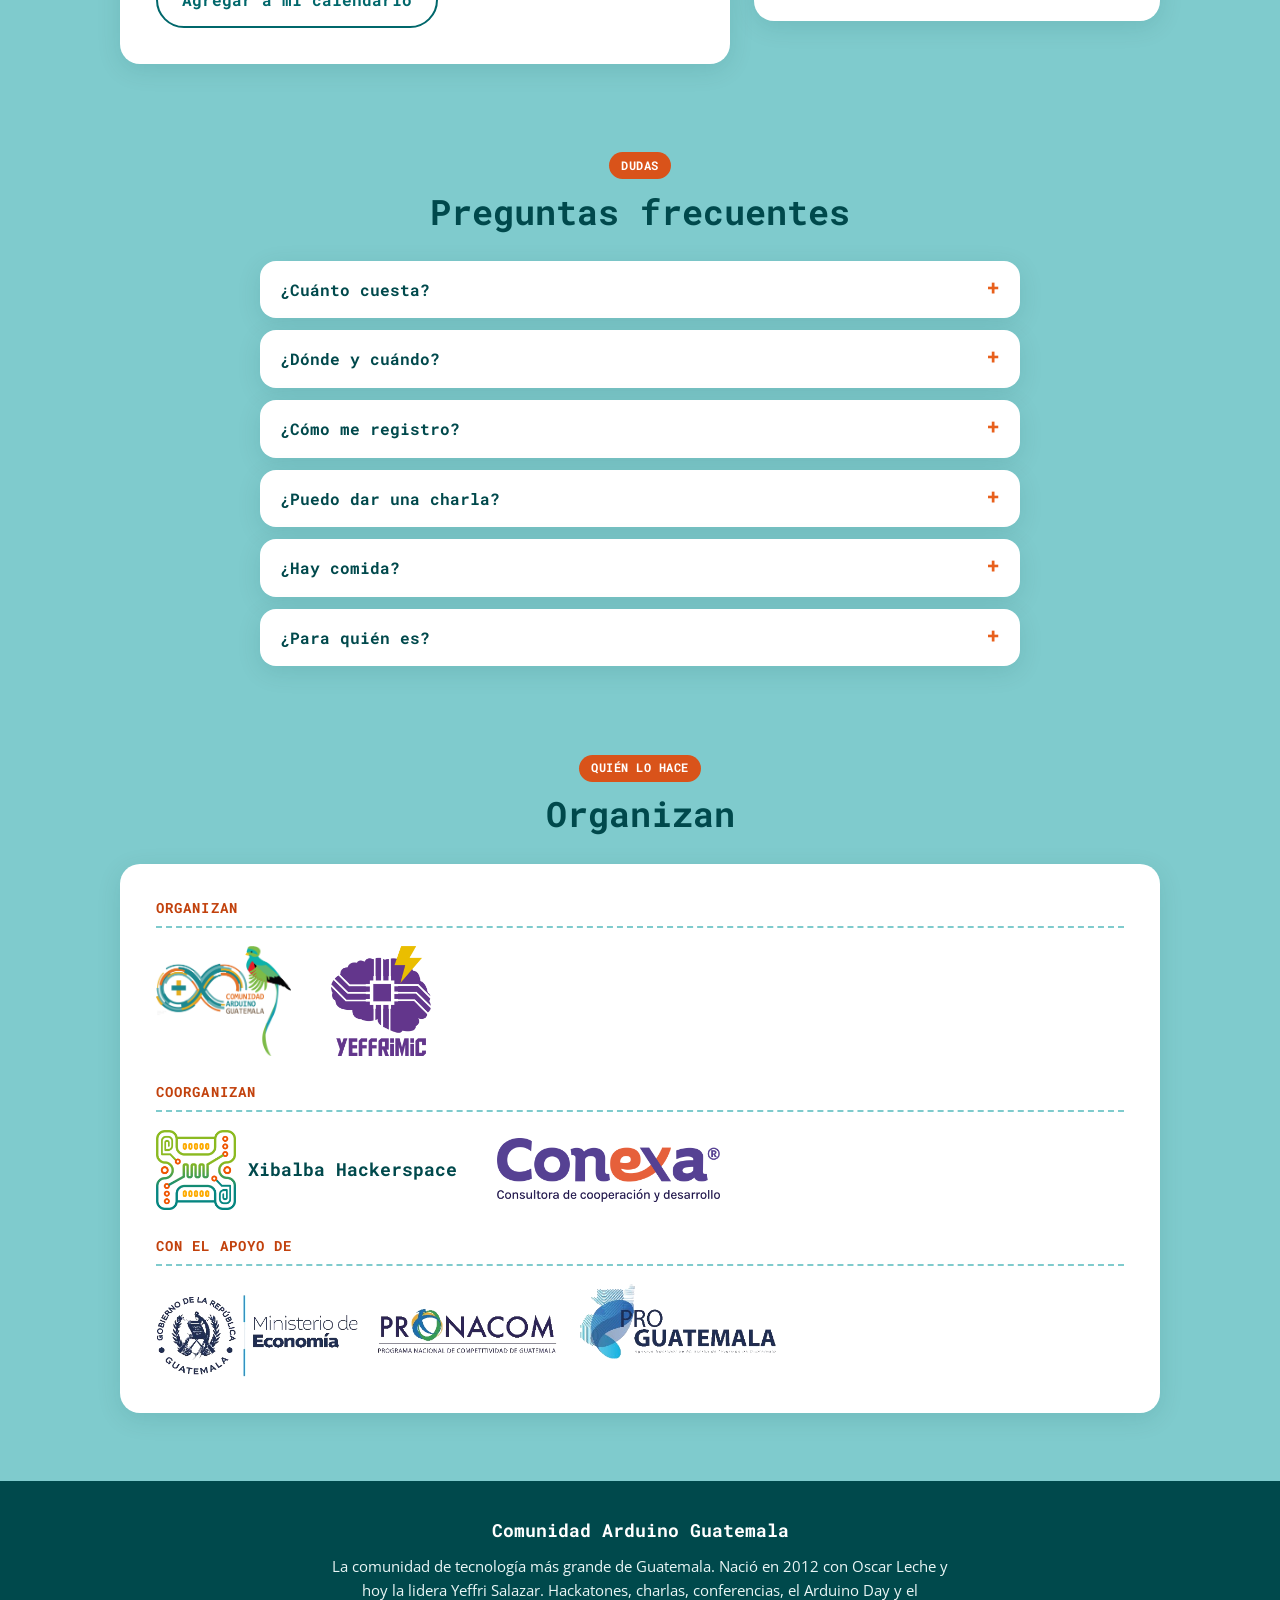
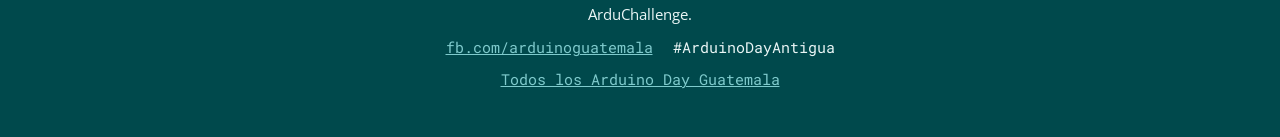
==== commit 24c13146: "Antigua: habrá almuerzo con cupo limitado Co-Authored-By: Claude Opus 5.5 <noreply@anthropic.com>" ====
--- a/2026-antigua/index.html
+++ b/2026-antigua/index.html
@@ -105,7 +105,7 @@
       <span class="pastilla">Lugar</span>
       <h2>Porta Hotel Antigua</h2>
       <p>Antigua Guatemala, Sacatepéquez.</p>
-      <p>Registro desde las 10:00 a. m.; cierre a las 3:30 p. m. (hora de Guatemala). Hay refacción a la 1:15 p. m.; no hay almuerzo, así que planificá tu comida.</p>
+      <p>Registro desde las 10:00 a. m.; cierre a las 3:30 p. m. (hora de Guatemala). Hay refacción a la 1:15 p. m. y habrá almuerzo con cupo limitado.</p>
       <div class="fila-btns">
         <a class="btn btn-verde" href="https://www.google.com/maps/place/Porta+Hotel+Antigua/@14.5531311,-90.7337022,18z/data=!4m6!3m5!1s0x85890e72a7e528ed:0x15ce28f4b679dde2!8m2!3d14.5531311!4d-90.7337022" target="_blank" rel="noopener">Abrir en Google Maps</a>
         <a class="btn btn-borde" href="https://calendar.google.com/calendar/render?action=TEMPLATE&amp;text=Arduino+Day+2026+%C2%B7+Antigua+Guatemala&amp;dates=20261127T160000Z/20261127T213000Z&amp;location=Porta+Hotel+Antigua,+Antigua+Guatemala&amp;details=Charlas,+talleres+y+proyectos+de+hardware+libre.+Registro:+https://bit.ly/ArduinoDayAntigua2026" target="_blank" rel="noopener">Agregar a mi calendario</a>
@@ -127,7 +127,7 @@
       <details><summary>¿Dónde y cuándo?</summary><p>En Porta Hotel Antigua, el viernes 27 de noviembre de 2026, de 10:00 a. m. a 3:30 p. m.</p></details>
       <details><summary>¿Cómo me registro?</summary><p>En <a href="https://bit.ly/ArduinoDayAntigua2026" target="_blank" rel="noopener">bit.ly/ArduinoDayAntigua2026</a>.</p></details>
       <details><summary>¿Puedo dar una charla?</summary><p>No, la convocatoria está cerrada por cupos llenos. ¡Te esperamos en la próxima edición!</p></details>
-      <details><summary>¿Hay comida?</summary><p>Hay una refacción a la 1:15 p. m.; no hay almuerzo.</p></details>
+      <details><summary>¿Hay comida?</summary><p>Hay una refacción a la 1:15 p. m. y habrá almuerzo, con cupo limitado.</p></details>
       <details><summary>¿Para quién es?</summary><p>Para niños, jóvenes y profesionales: estudiantes, docentes, emprendedores y makers. No necesitás saber de electrónica para venir.</p></details>
     </div>
   </div>
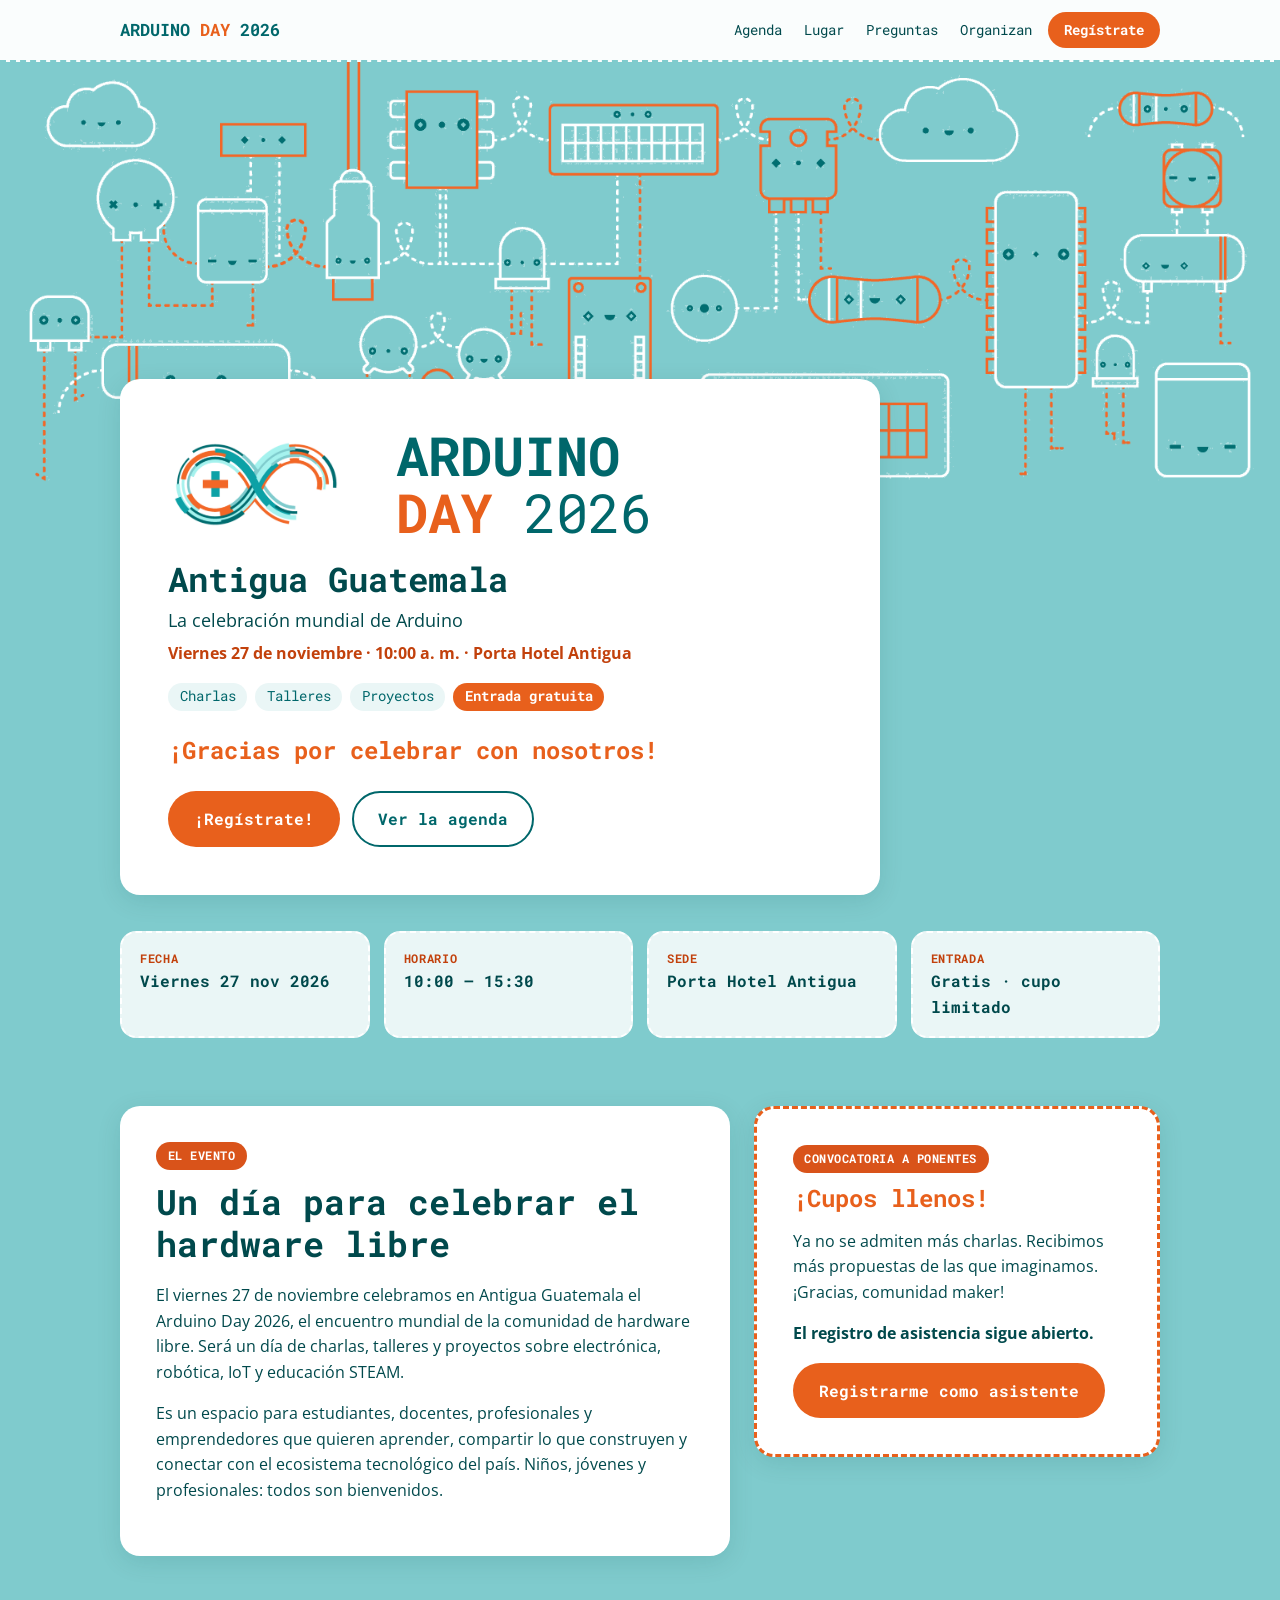
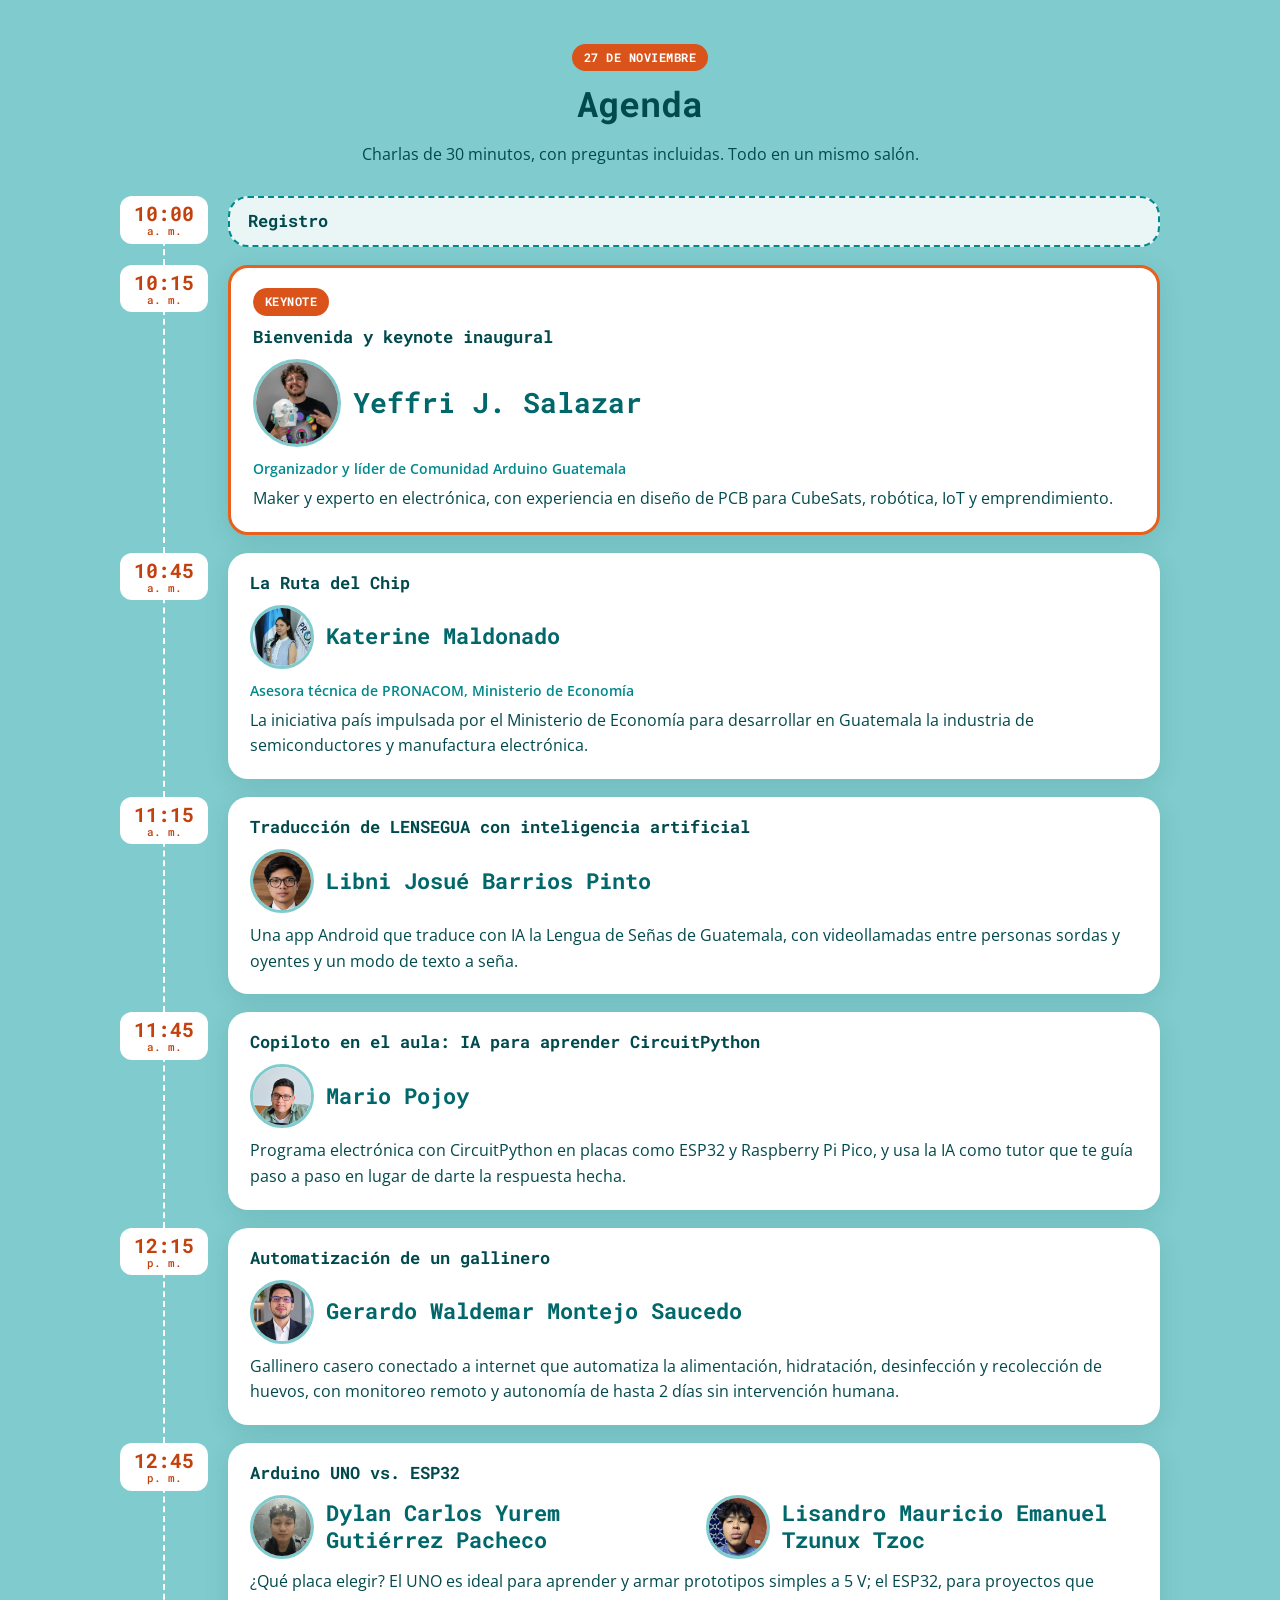
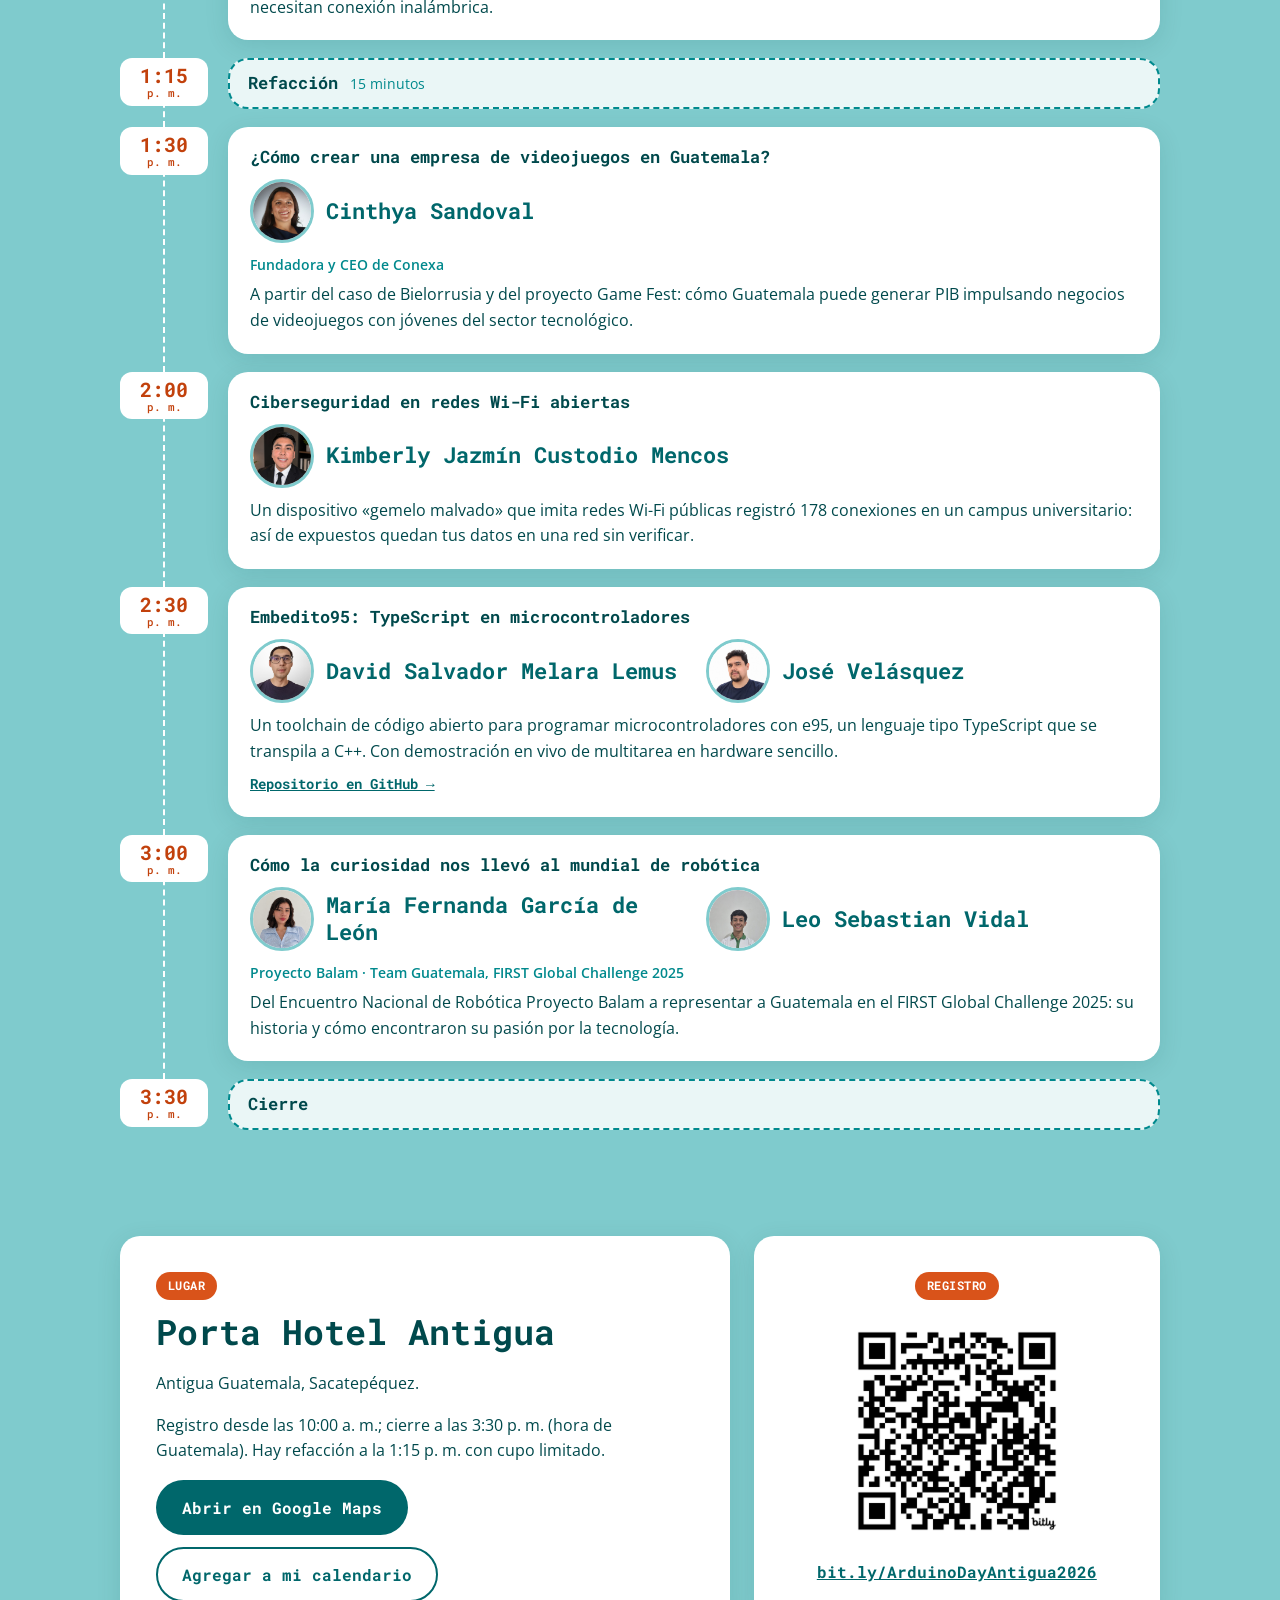
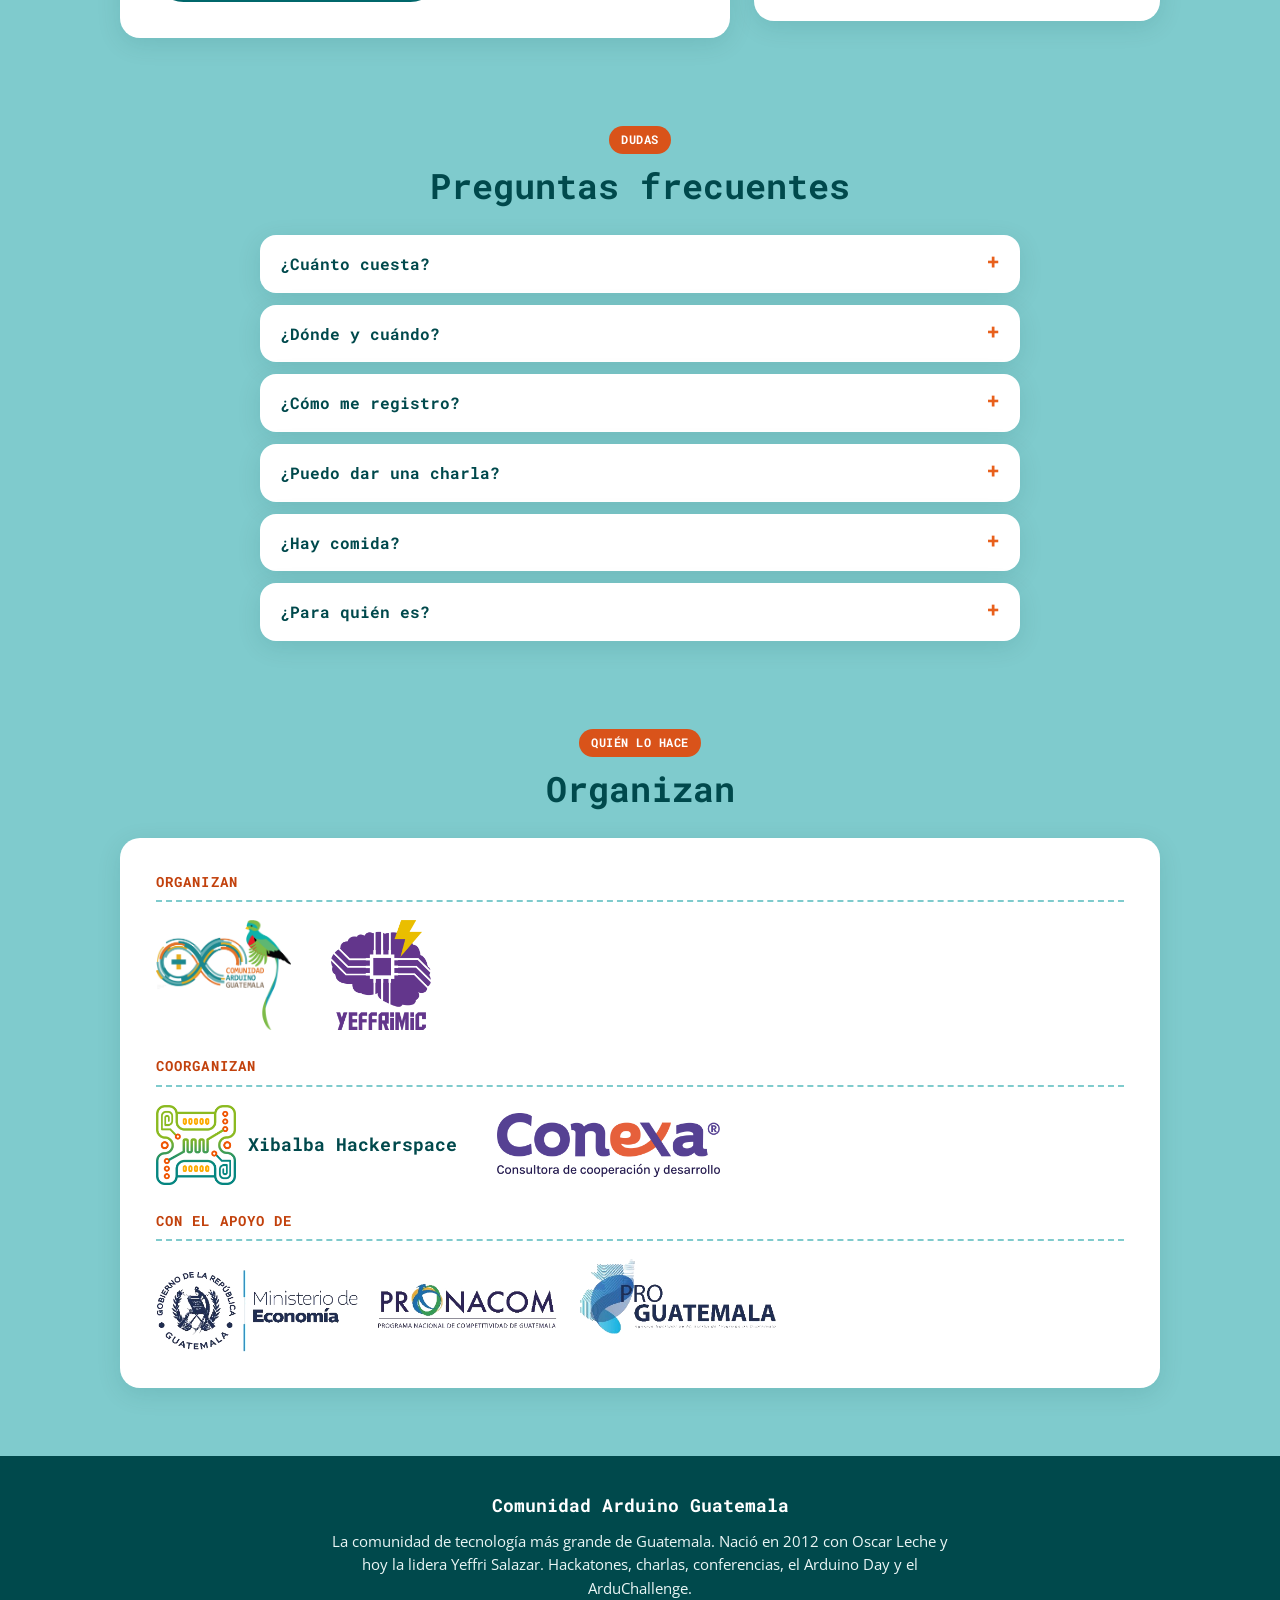
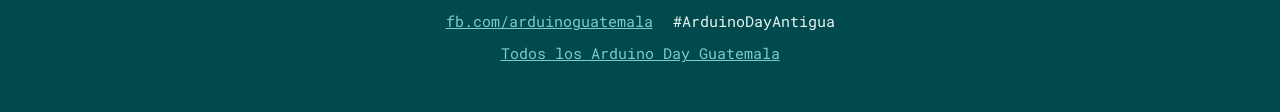
==== commit e0e32c89: "Antigua: refacción con cupo limitado Co-Authored-By: Claude Opus 5.5 <noreply@anthropic.com>" ====
--- a/2026-antigua/index.html
+++ b/2026-antigua/index.html
@@ -105,7 +105,7 @@
       <span class="pastilla">Lugar</span>
       <h2>Porta Hotel Antigua</h2>
       <p>Antigua Guatemala, Sacatepéquez.</p>
-      <p>Registro desde las 10:00 a. m.; cierre a las 3:30 p. m. (hora de Guatemala). Hay refacción a la 1:15 p. m. y habrá almuerzo con cupo limitado.</p>
+      <p>Registro desde las 10:00 a. m.; cierre a las 3:30 p. m. (hora de Guatemala). Hay refacción a la 1:15 p. m. con cupo limitado.</p>
       <div class="fila-btns">
         <a class="btn btn-verde" href="https://www.google.com/maps/place/Porta+Hotel+Antigua/@14.5531311,-90.7337022,18z/data=!4m6!3m5!1s0x85890e72a7e528ed:0x15ce28f4b679dde2!8m2!3d14.5531311!4d-90.7337022" target="_blank" rel="noopener">Abrir en Google Maps</a>
         <a class="btn btn-borde" href="https://calendar.google.com/calendar/render?action=TEMPLATE&amp;text=Arduino+Day+2026+%C2%B7+Antigua+Guatemala&amp;dates=20261127T160000Z/20261127T213000Z&amp;location=Porta+Hotel+Antigua,+Antigua+Guatemala&amp;details=Charlas,+talleres+y+proyectos+de+hardware+libre.+Registro:+https://bit.ly/ArduinoDayAntigua2026" target="_blank" rel="noopener">Agregar a mi calendario</a>
